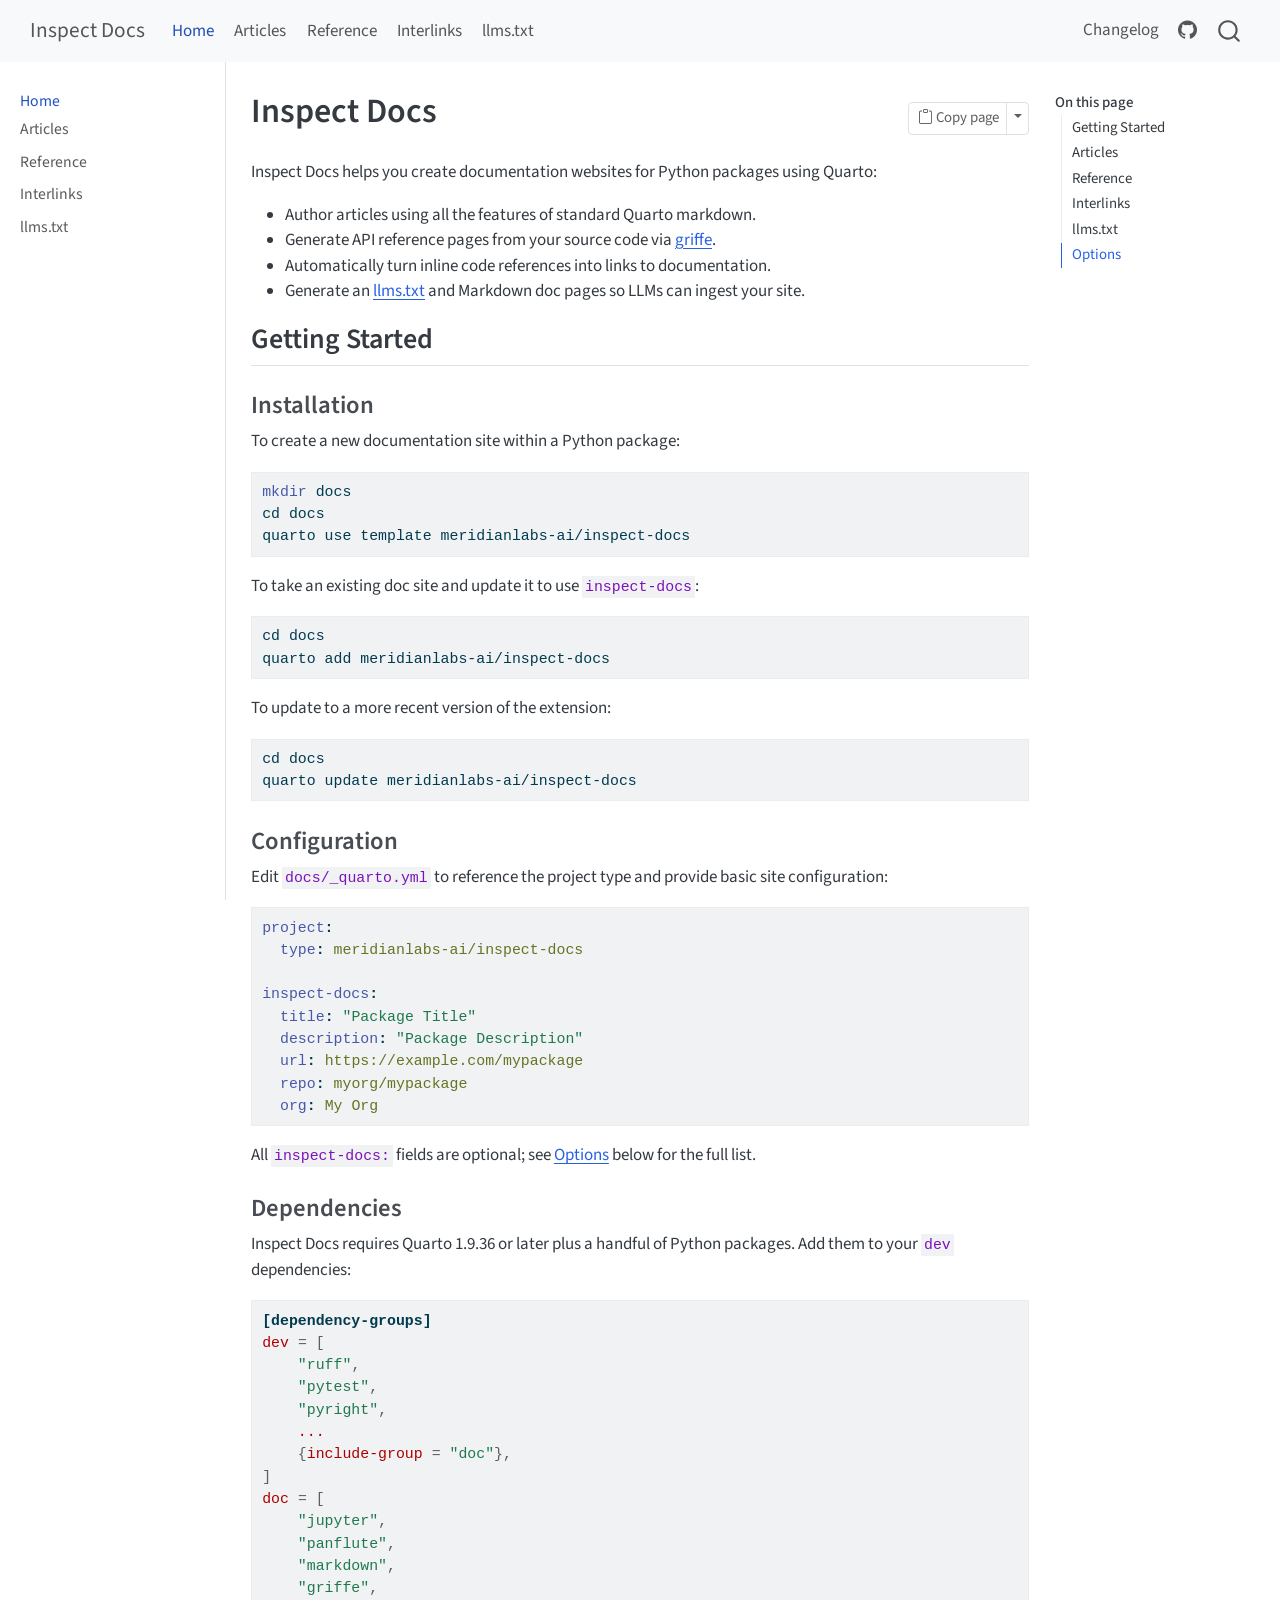
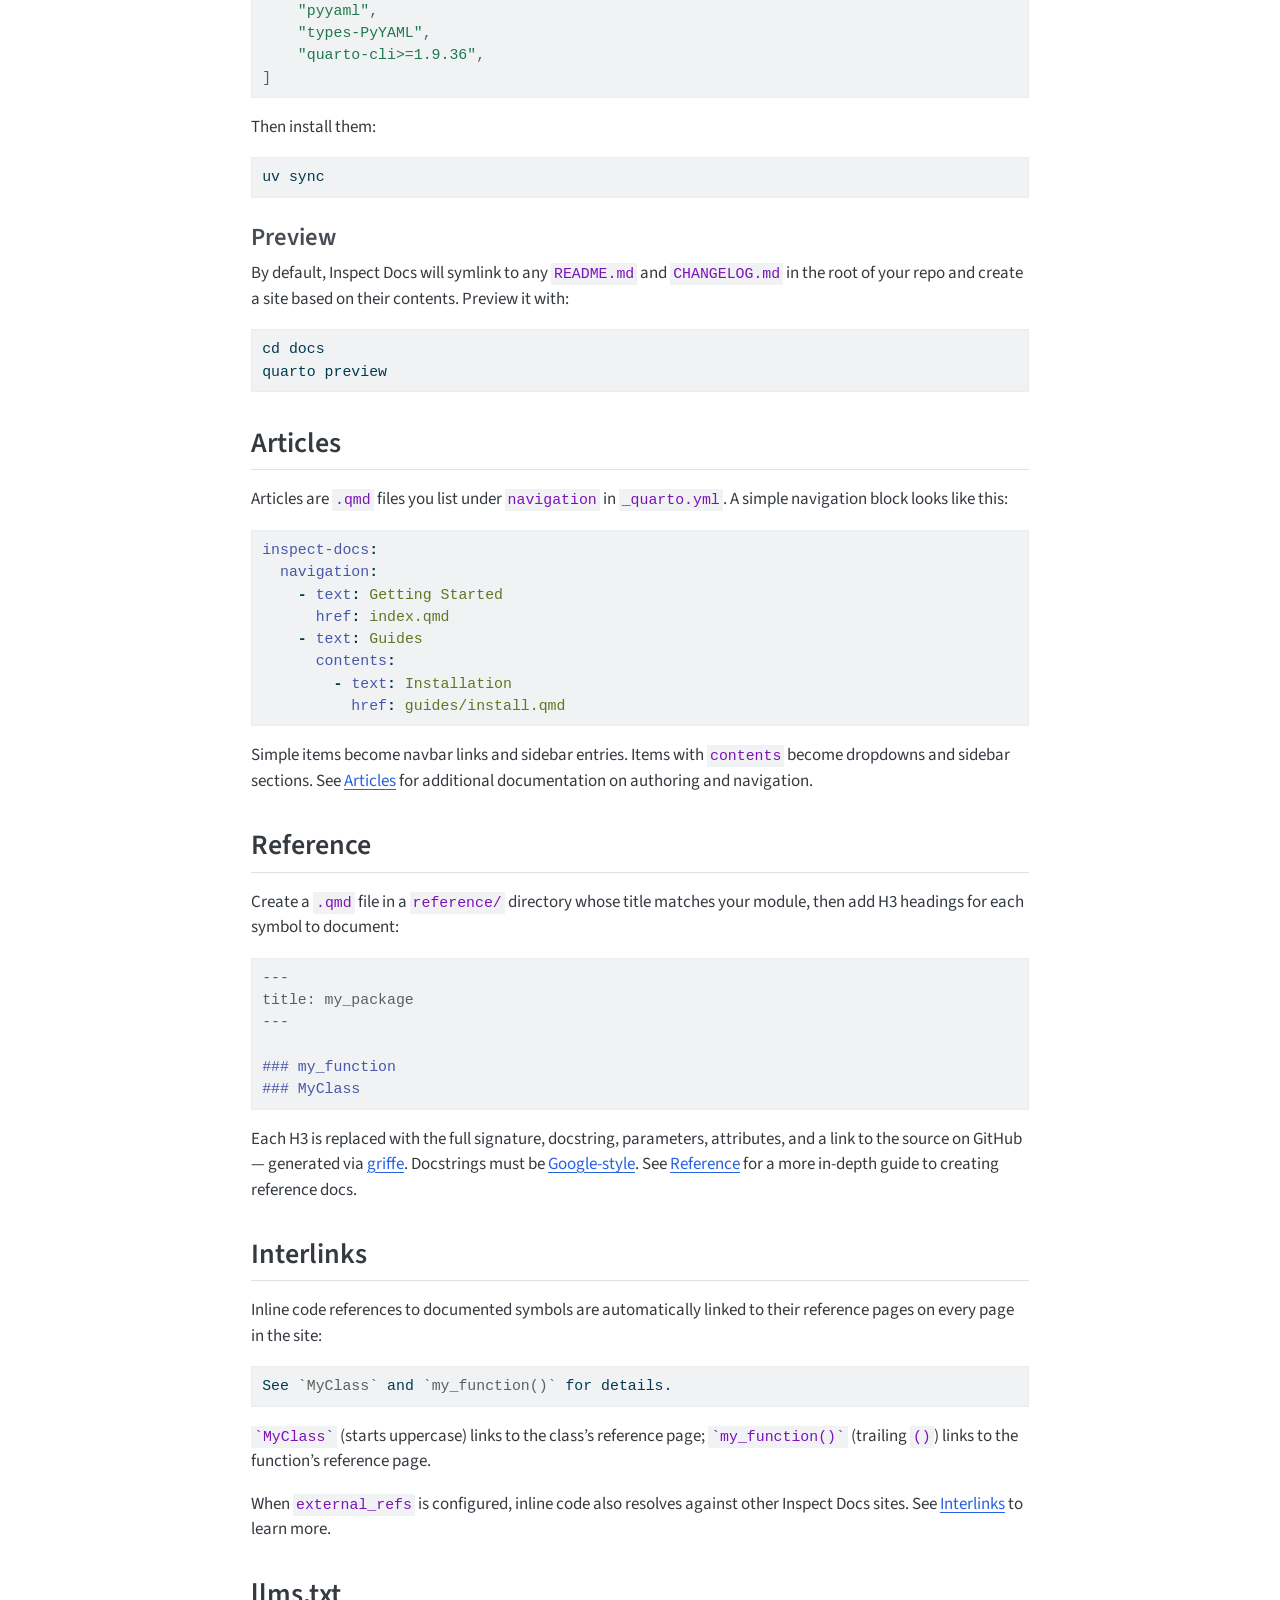
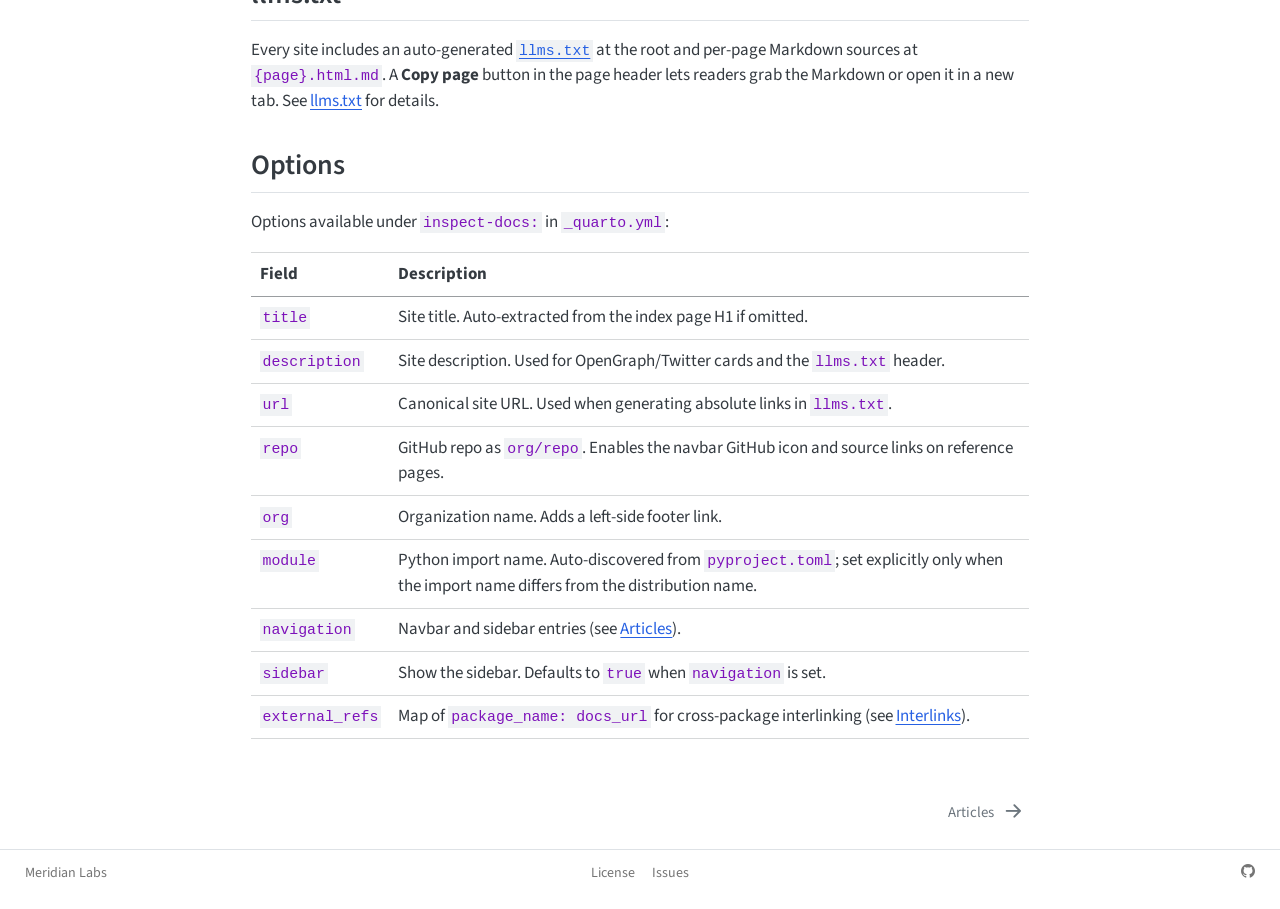
==== index.html @ 246f1dac "Built site for gh-pages" ====
<!DOCTYPE html>
<html xmlns="http://www.w3.org/1999/xhtml" lang="en" xml:lang="en"><head>

<meta charset="utf-8">
<meta name="generator" content="quarto-1.9.36">

<meta name="viewport" content="width=device-width, initial-scale=1.0, user-scalable=yes">


<title>Inspect Docs</title>
<style>
/* Default styles provided by pandoc.
** See https://pandoc.org/MANUAL.html#variables-for-html for config info.
*/
code{white-space: pre-wrap;}
span.smallcaps{font-variant: small-caps;}
div.columns{display: flex; gap: min(4vw, 1.5em);}
div.column{flex: auto; overflow-x: auto;}
div.hanging-indent{margin-left: 1.5em; text-indent: -1.5em;}
ul.task-list{list-style: none;}
ul.task-list li input[type="checkbox"] {
  width: 0.8em;
  margin: 0 0.8em 0.2em -1em; /* quarto-specific, see https://github.com/quarto-dev/quarto-cli/issues/4556 */ 
  vertical-align: middle;
}
/* CSS for syntax highlighting */
html { -webkit-text-size-adjust: 100%; }
pre > code.sourceCode { white-space: pre; position: relative; }
pre > code.sourceCode > span { display: inline-block; line-height: 1.25; }
pre > code.sourceCode > span:empty { height: 1.2em; }
.sourceCode { overflow: visible; }
code.sourceCode > span { color: inherit; text-decoration: inherit; }
div.sourceCode { margin: 1em 0; }
pre.sourceCode { margin: 0; }
@media screen {
div.sourceCode { overflow: auto; }
}
@media print {
pre > code.sourceCode { white-space: pre-wrap; }
pre > code.sourceCode > span { text-indent: -5em; padding-left: 5em; }
}
pre.numberSource code
  { counter-reset: source-line 0; }
pre.numberSource code > span
  { position: relative; left: -4em; counter-increment: source-line; }
pre.numberSource code > span > a:first-child::before
  { content: counter(source-line);
    position: relative; left: -1em; text-align: right; vertical-align: baseline;
    border: none; display: inline-block;
    -webkit-touch-callout: none; -webkit-user-select: none;
    -khtml-user-select: none; -moz-user-select: none;
    -ms-user-select: none; user-select: none;
    padding: 0 4px; width: 4em;
  }
pre.numberSource { margin-left: 3em;  padding-left: 4px; }
div.sourceCode
  {   }
@media screen {
pre > code.sourceCode > span > a:first-child::before { text-decoration: underline; }
}
</style>


<script src="site_libs/quarto-nav/quarto-nav.js"></script>
<script src="site_libs/quarto-nav/headroom.min.js"></script>
<script src="site_libs/clipboard/clipboard.min.js"></script>
<script src="site_libs/quarto-search/autocomplete.umd.js"></script>
<script src="site_libs/quarto-search/fuse.min.js"></script>
<script src="site_libs/quarto-search/quarto-search.js"></script>
<meta name="quarto:offset" content="./">
<link href="./articles.html" rel="next">
<script src="site_libs/quarto-html/quarto.js" type="module"></script>
<script src="site_libs/quarto-html/tabsets/tabsets.js" type="module"></script>
<script src="site_libs/quarto-html/popper.min.js"></script>
<script src="site_libs/quarto-html/tippy.umd.min.js"></script>
<script src="site_libs/quarto-html/anchor.min.js"></script>
<link href="site_libs/quarto-html/tippy.css" rel="stylesheet">
<link href="site_libs/quarto-html/quarto-syntax-highlighting-845c23b38eaddc0f92fda52bfe77a8c8.css" rel="stylesheet" id="quarto-text-highlighting-styles">
<script src="site_libs/bootstrap/bootstrap.min.js"></script>
<link href="site_libs/bootstrap/bootstrap-icons.css" rel="stylesheet">
<link href="site_libs/bootstrap/bootstrap-523c183989f2e77a39a856386ecf0303.min.css" rel="stylesheet" append-hash="true" id="quarto-bootstrap" data-mode="light">
<script id="quarto-search-options" type="application/json">{
  "location": "navbar",
  "copy-button": false,
  "collapse-after": 3,
  "panel-placement": "end",
  "type": "overlay",
  "limit": 50,
  "keyboard-shortcut": [
    "f",
    "/",
    "s"
  ],
  "show-item-context": false,
  "language": {
    "search-no-results-text": "No results",
    "search-matching-documents-text": "matching documents",
    "search-copy-link-title": "Copy link to search",
    "search-hide-matches-text": "Hide additional matches",
    "search-more-match-text": "more match in this document",
    "search-more-matches-text": "more matches in this document",
    "search-clear-button-title": "Clear",
    "search-text-placeholder": "",
    "search-detached-cancel-button-title": "Cancel",
    "search-submit-button-title": "Submit",
    "search-label": "Search"
  }
}</script>


<meta property="og:title" content="Inspect Docs">
<meta property="og:description" content="A Quarto project type extension for Python package documentation with automatic API reference generation.">
<meta property="og:site_name" content="Inspect Docs">
<meta name="twitter:title" content="Inspect Docs">
<meta name="twitter:description" content="A Quarto project type extension for Python package documentation with automatic API reference generation.">
<meta name="twitter:card" content="summary">
</head>

<body class="nav-sidebar docked nav-fixed quarto-light">

<div id="quarto-search-results"></div>
  <header id="quarto-header" class="headroom fixed-top">
    <nav class="navbar navbar-expand-lg " data-bs-theme="dark">
      <div class="navbar-container container-fluid">
      <div class="navbar-brand-container mx-auto">
    <a class="navbar-brand" href="./index.html">
    <span class="navbar-title">Inspect Docs</span>
    </a>
  </div>
            <div id="quarto-search" class="" title="Search"></div>
          <button class="navbar-toggler" type="button" data-bs-toggle="collapse" data-bs-target="#navbarCollapse" aria-controls="navbarCollapse" role="menu" aria-expanded="false" aria-label="Toggle navigation" onclick="if (window.quartoToggleHeadroom) { window.quartoToggleHeadroom(); }">
  <span class="navbar-toggler-icon"></span>
</button>
          <div class="collapse navbar-collapse" id="navbarCollapse">
            <ul class="navbar-nav navbar-nav-scroll me-auto">
  <li class="nav-item">
    <a class="nav-link active" href="./index.html" aria-current="page"> 
<span class="menu-text">Home</span></a>
  </li>  
  <li class="nav-item">
    <a class="nav-link" href="./articles.html"> 
<span class="menu-text">Articles</span></a>
  </li>  
  <li class="nav-item">
    <a class="nav-link" href="./reference.html"> 
<span class="menu-text">Reference</span></a>
  </li>  
  <li class="nav-item">
    <a class="nav-link" href="./interlinks.html"> 
<span class="menu-text">Interlinks</span></a>
  </li>  
  <li class="nav-item">
    <a class="nav-link" href="./llms.html"> 
<span class="menu-text">llms.txt</span></a>
  </li>  
</ul>
            <ul class="navbar-nav navbar-nav-scroll ms-auto">
  <li class="nav-item">
    <a class="nav-link" href="./CHANGELOG.html"> 
<span class="menu-text">Changelog</span></a>
  </li>  
  <li class="nav-item compact">
    <a class="nav-link" href="https://github.com/meridianlabs-ai/inspect-docs"> <i class="bi bi-github" role="img">
</i> 
<span class="menu-text"></span></a>
  </li>  
</ul>
          </div> <!-- /navcollapse -->
            <div class="quarto-navbar-tools">
</div>
      </div> <!-- /container-fluid -->
    </nav>
  <nav class="quarto-secondary-nav">
    <div class="container-fluid d-flex">
      <button type="button" class="quarto-btn-toggle btn" data-bs-toggle="collapse" role="button" data-bs-target=".quarto-sidebar-collapse-item" aria-controls="quarto-sidebar" aria-expanded="false" aria-label="Toggle sidebar navigation" onclick="if (window.quartoToggleHeadroom) { window.quartoToggleHeadroom(); }">
        <i class="bi bi-layout-text-sidebar-reverse"></i>
      </button>
        <nav class="quarto-page-breadcrumbs" aria-label="breadcrumb"><ol class="breadcrumb"><li class="breadcrumb-item"><a href="./index.html">Home</a></li></ol></nav>
        <a class="flex-grow-1" role="navigation" data-bs-toggle="collapse" data-bs-target=".quarto-sidebar-collapse-item" aria-controls="quarto-sidebar" aria-expanded="false" aria-label="Toggle sidebar navigation" onclick="if (window.quartoToggleHeadroom) { window.quartoToggleHeadroom(); }">      
        </a>
    </div>
  </nav>
</header>
<!-- content -->
<div id="quarto-content" class="quarto-container page-columns page-rows-contents page-layout-article page-navbar">
<!-- sidebar -->
  <nav id="quarto-sidebar" class="sidebar collapse collapse-horizontal quarto-sidebar-collapse-item sidebar-navigation docked overflow-auto">
    <div class="sidebar-menu-container"> 
    <ul class="list-unstyled mt-1">
        <li class="sidebar-item">
  <div class="sidebar-item-container"> 
  <a href="./index.html" class="sidebar-item-text sidebar-link active">
 <span class="menu-text">Home</span></a>
  </div>
</li>
        <li class="sidebar-item">
  <div class="sidebar-item-container"> 
  <a href="./articles.html" class="sidebar-item-text sidebar-link">
 <span class="menu-text">Articles</span></a>
  </div>
</li>
        <li class="sidebar-item">
  <div class="sidebar-item-container"> 
  <a href="./reference.html" class="sidebar-item-text sidebar-link">
 <span class="menu-text">Reference</span></a>
  </div>
</li>
        <li class="sidebar-item">
  <div class="sidebar-item-container"> 
  <a href="./interlinks.html" class="sidebar-item-text sidebar-link">
 <span class="menu-text">Interlinks</span></a>
  </div>
</li>
        <li class="sidebar-item">
  <div class="sidebar-item-container"> 
  <a href="./llms.html" class="sidebar-item-text sidebar-link">
 <span class="menu-text">llms.txt</span></a>
  </div>
</li>
    </ul>
    </div>
</nav>
<div id="quarto-sidebar-glass" class="quarto-sidebar-collapse-item" data-bs-toggle="collapse" data-bs-target=".quarto-sidebar-collapse-item"></div>
<!-- margin-sidebar -->
    <div id="quarto-margin-sidebar" class="sidebar margin-sidebar">
        <nav id="TOC" role="doc-toc" class="toc-active" data-toc-expanded="99">
    <h2 id="toc-title">On this page</h2>
   
  <ul class="collapse">
  <li><a href="#getting-started" id="toc-getting-started" class="nav-link active" data-scroll-target="#getting-started">Getting Started</a></li>
  <li><a href="#articles" id="toc-articles" class="nav-link" data-scroll-target="#articles">Articles</a></li>
  <li><a href="#reference" id="toc-reference" class="nav-link" data-scroll-target="#reference">Reference</a></li>
  <li><a href="#interlinks" id="toc-interlinks" class="nav-link" data-scroll-target="#interlinks">Interlinks</a></li>
  <li><a href="#llms.txt" id="toc-llms.txt" class="nav-link" data-scroll-target="#llms.txt">llms.txt</a></li>
  <li><a href="#options" id="toc-options" class="nav-link" data-scroll-target="#options">Options</a></li>
  </ul>
</nav>
    </div>
<!-- main -->
<main class="content" id="quarto-document-content">

<header id="title-block-header" class="quarto-title-block default">
<div class="quarto-title">
<h1 class="title">Inspect Docs</h1>
</div>



<div class="quarto-title-meta">

    
  
    
  </div>
  


</header>


<p>Inspect Docs helps you create documentation websites for Python packages using Quarto:</p>
<ul>
<li>Author articles using all the features of standard Quarto markdown.</li>
<li>Generate API reference pages from your source code via <a href="https://mkdocstrings.github.io/griffe/">griffe</a>.</li>
<li>Automatically turn inline code references into links to documentation.</li>
<li>Generate an <a href="https://llmstxt.org">llms.txt</a> and Markdown doc pages so LLMs can ingest your site.</li>
</ul>
<section id="getting-started" class="level2">
<h2 class="anchored" data-anchor-id="getting-started">Getting Started</h2>
<section id="installation" class="level3">
<h3 class="anchored" data-anchor-id="installation">Installation</h3>
<p>To create a new documentation site within a Python package:</p>
<div class="code-copy-outer-scaffold"><div class="sourceCode" id="cb1"><pre class="sourceCode bash code-with-copy"><code class="sourceCode bash"><span id="cb1-1"><a href="#cb1-1" aria-hidden="true" tabindex="-1"></a><span class="fu">mkdir</span> docs</span>
<span id="cb1-2"><a href="#cb1-2" aria-hidden="true" tabindex="-1"></a><span class="bu">cd</span> docs</span>
<span id="cb1-3"><a href="#cb1-3" aria-hidden="true" tabindex="-1"></a><span class="ex">quarto</span> use template meridianlabs-ai/inspect-docs</span></code></pre></div><button title="Copy to Clipboard" class="code-copy-button"><i class="bi"></i></button></div>
<p>To take an existing doc site and update it to use <code>inspect-docs</code>:</p>
<div class="code-copy-outer-scaffold"><div class="sourceCode" id="cb2"><pre class="sourceCode bash code-with-copy"><code class="sourceCode bash"><span id="cb2-1"><a href="#cb2-1" aria-hidden="true" tabindex="-1"></a><span class="bu">cd</span> docs</span>
<span id="cb2-2"><a href="#cb2-2" aria-hidden="true" tabindex="-1"></a><span class="ex">quarto</span> add meridianlabs-ai/inspect-docs</span></code></pre></div><button title="Copy to Clipboard" class="code-copy-button"><i class="bi"></i></button></div>
<p>To update to a more recent version of the extension:</p>
<div class="code-copy-outer-scaffold"><div class="sourceCode" id="cb3"><pre class="sourceCode bash code-with-copy"><code class="sourceCode bash"><span id="cb3-1"><a href="#cb3-1" aria-hidden="true" tabindex="-1"></a><span class="bu">cd</span> docs</span>
<span id="cb3-2"><a href="#cb3-2" aria-hidden="true" tabindex="-1"></a><span class="ex">quarto</span> update meridianlabs-ai/inspect-docs</span></code></pre></div><button title="Copy to Clipboard" class="code-copy-button"><i class="bi"></i></button></div>
</section>
<section id="configuration" class="level3">
<h3 class="anchored" data-anchor-id="configuration">Configuration</h3>
<p>Edit <code>docs/_quarto.yml</code> to reference the project type and provide basic site configuration:</p>
<div class="code-copy-outer-scaffold"><div class="sourceCode" id="cb4"><pre class="sourceCode yaml code-with-copy"><code class="sourceCode yaml"><span id="cb4-1"><a href="#cb4-1" aria-hidden="true" tabindex="-1"></a><span class="fu">project</span><span class="kw">:</span></span>
<span id="cb4-2"><a href="#cb4-2" aria-hidden="true" tabindex="-1"></a><span class="at">  </span><span class="fu">type</span><span class="kw">:</span><span class="at"> meridianlabs-ai/inspect-docs</span></span>
<span id="cb4-3"><a href="#cb4-3" aria-hidden="true" tabindex="-1"></a></span>
<span id="cb4-4"><a href="#cb4-4" aria-hidden="true" tabindex="-1"></a><span class="fu">inspect-docs</span><span class="kw">:</span></span>
<span id="cb4-5"><a href="#cb4-5" aria-hidden="true" tabindex="-1"></a><span class="at">  </span><span class="fu">title</span><span class="kw">:</span><span class="at"> </span><span class="st">"Package Title"</span></span>
<span id="cb4-6"><a href="#cb4-6" aria-hidden="true" tabindex="-1"></a><span class="at">  </span><span class="fu">description</span><span class="kw">:</span><span class="at"> </span><span class="st">"Package Description"</span></span>
<span id="cb4-7"><a href="#cb4-7" aria-hidden="true" tabindex="-1"></a><span class="at">  </span><span class="fu">url</span><span class="kw">:</span><span class="at"> https://example.com/mypackage</span></span>
<span id="cb4-8"><a href="#cb4-8" aria-hidden="true" tabindex="-1"></a><span class="at">  </span><span class="fu">repo</span><span class="kw">:</span><span class="at"> myorg/mypackage</span></span>
<span id="cb4-9"><a href="#cb4-9" aria-hidden="true" tabindex="-1"></a><span class="at">  </span><span class="fu">org</span><span class="kw">:</span><span class="at"> My Org</span></span></code></pre></div><button title="Copy to Clipboard" class="code-copy-button"><i class="bi"></i></button></div>
<p>All <code>inspect-docs:</code> fields are optional; see <a href="#options">Options</a> below for the full list.</p>
</section>
<section id="dependencies" class="level3">
<h3 class="anchored" data-anchor-id="dependencies">Dependencies</h3>
<p>Inspect Docs requires Quarto 1.9.36 or later plus a handful of Python packages. Add them to your <code>dev</code> dependencies:</p>
<div class="code-copy-outer-scaffold"><div class="sourceCode" id="cb5"><pre class="sourceCode toml code-with-copy"><code class="sourceCode toml"><span id="cb5-1"><a href="#cb5-1" aria-hidden="true" tabindex="-1"></a><span class="kw">[dependency-groups]</span></span>
<span id="cb5-2"><a href="#cb5-2" aria-hidden="true" tabindex="-1"></a><span class="dt">dev</span> <span class="op">=</span> <span class="op">[</span></span>
<span id="cb5-3"><a href="#cb5-3" aria-hidden="true" tabindex="-1"></a>    <span class="st">"ruff"</span><span class="op">,</span></span>
<span id="cb5-4"><a href="#cb5-4" aria-hidden="true" tabindex="-1"></a>    <span class="st">"pytest"</span><span class="op">,</span></span>
<span id="cb5-5"><a href="#cb5-5" aria-hidden="true" tabindex="-1"></a>    <span class="st">"pyright"</span><span class="op">,</span></span>
<span id="cb5-6"><a href="#cb5-6" aria-hidden="true" tabindex="-1"></a>    <span class="er">...</span></span>
<span id="cb5-7"><a href="#cb5-7" aria-hidden="true" tabindex="-1"></a>    <span class="op">{</span><span class="dt">include-group</span><span class="op"> =</span> <span class="st">"doc"</span><span class="op">},</span></span>
<span id="cb5-8"><a href="#cb5-8" aria-hidden="true" tabindex="-1"></a><span class="op">]</span></span>
<span id="cb5-9"><a href="#cb5-9" aria-hidden="true" tabindex="-1"></a><span class="dt">doc</span> <span class="op">=</span> <span class="op">[</span></span>
<span id="cb5-10"><a href="#cb5-10" aria-hidden="true" tabindex="-1"></a>    <span class="st">"jupyter"</span><span class="op">,</span></span>
<span id="cb5-11"><a href="#cb5-11" aria-hidden="true" tabindex="-1"></a>    <span class="st">"panflute"</span><span class="op">,</span></span>
<span id="cb5-12"><a href="#cb5-12" aria-hidden="true" tabindex="-1"></a>    <span class="st">"markdown"</span><span class="op">,</span></span>
<span id="cb5-13"><a href="#cb5-13" aria-hidden="true" tabindex="-1"></a>    <span class="st">"griffe"</span><span class="op">,</span></span>
<span id="cb5-14"><a href="#cb5-14" aria-hidden="true" tabindex="-1"></a>    <span class="st">"pyyaml"</span><span class="op">,</span></span>
<span id="cb5-15"><a href="#cb5-15" aria-hidden="true" tabindex="-1"></a>    <span class="st">"types-PyYAML"</span><span class="op">,</span></span>
<span id="cb5-16"><a href="#cb5-16" aria-hidden="true" tabindex="-1"></a>    <span class="st">"quarto-cli&gt;=1.9.36"</span><span class="op">,</span></span>
<span id="cb5-17"><a href="#cb5-17" aria-hidden="true" tabindex="-1"></a><span class="op">]</span></span></code></pre></div><button title="Copy to Clipboard" class="code-copy-button"><i class="bi"></i></button></div>
<p>Then install them:</p>
<div class="code-copy-outer-scaffold"><div class="sourceCode" id="cb6"><pre class="sourceCode bash code-with-copy"><code class="sourceCode bash"><span id="cb6-1"><a href="#cb6-1" aria-hidden="true" tabindex="-1"></a><span class="ex">uv</span> sync</span></code></pre></div><button title="Copy to Clipboard" class="code-copy-button"><i class="bi"></i></button></div>
</section>
<section id="preview" class="level3">
<h3 class="anchored" data-anchor-id="preview">Preview</h3>
<p>By default, Inspect Docs will symlink to any <code>README.md</code> and <code>CHANGELOG.md</code> in the root of your repo and create a site based on their contents. Preview it with:</p>
<div class="code-copy-outer-scaffold"><div class="sourceCode" id="cb7"><pre class="sourceCode bash code-with-copy"><code class="sourceCode bash"><span id="cb7-1"><a href="#cb7-1" aria-hidden="true" tabindex="-1"></a><span class="bu">cd</span> docs</span>
<span id="cb7-2"><a href="#cb7-2" aria-hidden="true" tabindex="-1"></a><span class="ex">quarto</span> preview</span></code></pre></div><button title="Copy to Clipboard" class="code-copy-button"><i class="bi"></i></button></div>
</section>
</section>
<section id="articles" class="level2">
<h2 class="anchored" data-anchor-id="articles">Articles</h2>
<p>Articles are <code>.qmd</code> files you list under <code>navigation</code> in <code>_quarto.yml</code>. A simple navigation block looks like this:</p>
<div class="code-copy-outer-scaffold"><div class="sourceCode" id="cb8"><pre class="sourceCode yaml code-with-copy"><code class="sourceCode yaml"><span id="cb8-1"><a href="#cb8-1" aria-hidden="true" tabindex="-1"></a><span class="fu">inspect-docs</span><span class="kw">:</span></span>
<span id="cb8-2"><a href="#cb8-2" aria-hidden="true" tabindex="-1"></a><span class="at">  </span><span class="fu">navigation</span><span class="kw">:</span></span>
<span id="cb8-3"><a href="#cb8-3" aria-hidden="true" tabindex="-1"></a><span class="at">    </span><span class="kw">-</span><span class="at"> </span><span class="fu">text</span><span class="kw">:</span><span class="at"> Getting Started</span></span>
<span id="cb8-4"><a href="#cb8-4" aria-hidden="true" tabindex="-1"></a><span class="at">      </span><span class="fu">href</span><span class="kw">:</span><span class="at"> index.qmd</span></span>
<span id="cb8-5"><a href="#cb8-5" aria-hidden="true" tabindex="-1"></a><span class="at">    </span><span class="kw">-</span><span class="at"> </span><span class="fu">text</span><span class="kw">:</span><span class="at"> Guides</span></span>
<span id="cb8-6"><a href="#cb8-6" aria-hidden="true" tabindex="-1"></a><span class="at">      </span><span class="fu">contents</span><span class="kw">:</span></span>
<span id="cb8-7"><a href="#cb8-7" aria-hidden="true" tabindex="-1"></a><span class="at">        </span><span class="kw">-</span><span class="at"> </span><span class="fu">text</span><span class="kw">:</span><span class="at"> Installation</span></span>
<span id="cb8-8"><a href="#cb8-8" aria-hidden="true" tabindex="-1"></a><span class="at">          </span><span class="fu">href</span><span class="kw">:</span><span class="at"> guides/install.qmd</span></span></code></pre></div><button title="Copy to Clipboard" class="code-copy-button"><i class="bi"></i></button></div>
<p>Simple items become navbar links and sidebar entries. Items with <code>contents</code> become dropdowns and sidebar sections. See <a href="./articles.html">Articles</a> for additional documentation on authoring and navigation.</p>
</section>
<section id="reference" class="level2">
<h2 class="anchored" data-anchor-id="reference">Reference</h2>
<p>Create a <code>.qmd</code> file in a <code>reference/</code> directory whose title matches your module, then add H3 headings for each symbol to document:</p>
<div class="code-copy-outer-scaffold"><div class="sourceCode" id="cb9"><pre class="sourceCode markdown code-with-copy"><code class="sourceCode markdown"><span id="cb9-1"><a href="#cb9-1" aria-hidden="true" tabindex="-1"></a><span class="co">---</span></span>
<span id="cb9-2"><a href="#cb9-2" aria-hidden="true" tabindex="-1"></a><span class="an">title:</span><span class="co"> my_package</span></span>
<span id="cb9-3"><a href="#cb9-3" aria-hidden="true" tabindex="-1"></a><span class="co">---</span></span>
<span id="cb9-4"><a href="#cb9-4" aria-hidden="true" tabindex="-1"></a></span>
<span id="cb9-5"><a href="#cb9-5" aria-hidden="true" tabindex="-1"></a><span class="fu">### my_function</span></span>
<span id="cb9-6"><a href="#cb9-6" aria-hidden="true" tabindex="-1"></a><span class="fu">### MyClass</span></span></code></pre></div><button title="Copy to Clipboard" class="code-copy-button"><i class="bi"></i></button></div>
<p>Each H3 is replaced with the full signature, docstring, parameters, attributes, and a link to the source on GitHub — generated via <a href="https://mkdocstrings.github.io/griffe/">griffe</a>. Docstrings must be <a href="https://google.github.io/styleguide/pyguide.html#38-comments-and-docstrings">Google-style</a>. See <a href="./reference.html">Reference</a> for a more in-depth guide to creating reference docs.</p>
</section>
<section id="interlinks" class="level2">
<h2 class="anchored" data-anchor-id="interlinks">Interlinks</h2>
<p>Inline code references to documented symbols are automatically linked to their reference pages on every page in the site:</p>
<div class="code-copy-outer-scaffold"><div class="sourceCode" id="cb10"><pre class="sourceCode markdown code-with-copy"><code class="sourceCode markdown"><span id="cb10-1"><a href="#cb10-1" aria-hidden="true" tabindex="-1"></a>See <span class="in">`MyClass`</span> and <span class="in">`my_function()`</span> for details.</span></code></pre></div><button title="Copy to Clipboard" class="code-copy-button"><i class="bi"></i></button></div>
<p><code>`MyClass`</code> (starts uppercase) links to the class’s reference page; <code>`my_function()`</code> (trailing <code>()</code>) links to the function’s reference page.</p>
<p>When <code>external_refs</code> is configured, inline code also resolves against other Inspect Docs sites. See <a href="./interlinks.html">Interlinks</a> to learn more.</p>
</section>
<section id="llms.txt" class="level2">
<h2 class="anchored" data-anchor-id="llms.txt">llms.txt</h2>
<p>Every site includes an auto-generated <a href="https://llmstxt.org"><code>llms.txt</code></a> at the root and per-page Markdown sources at <code>{page}.html.md</code>. A <strong>Copy page</strong> button in the page header lets readers grab the Markdown or open it in a new tab. See <a href="./llms.html">llms.txt</a> for details.</p>
</section>
<section id="options" class="level2">
<h2 class="anchored" data-anchor-id="options">Options</h2>
<p>Options available under <code>inspect-docs:</code> in <code>_quarto.yml</code>:</p>
<table class="caption-top table">
<thead>
<tr class="header">
<th>Field</th>
<th>Description</th>
</tr>
</thead>
<tbody>
<tr class="odd">
<td><code>title</code></td>
<td>Site title. Auto-extracted from the index page H1 if omitted.</td>
</tr>
<tr class="even">
<td><code>description</code></td>
<td>Site description. Used for OpenGraph/Twitter cards and the <code>llms.txt</code> header.</td>
</tr>
<tr class="odd">
<td><code>url</code></td>
<td>Canonical site URL. Used when generating absolute links in <code>llms.txt</code>.</td>
</tr>
<tr class="even">
<td><code>repo</code></td>
<td>GitHub repo as <code>org/repo</code>. Enables the navbar GitHub icon and source links on reference pages.</td>
</tr>
<tr class="odd">
<td><code>org</code></td>
<td>Organization name. Adds a left-side footer link.</td>
</tr>
<tr class="even">
<td><code>module</code></td>
<td>Python import name. Auto-discovered from <code>pyproject.toml</code>; set explicitly only when the import name differs from the distribution name.</td>
</tr>
<tr class="odd">
<td><code>navigation</code></td>
<td>Navbar and sidebar entries (see <a href="./articles.html">Articles</a>).</td>
</tr>
<tr class="even">
<td><code>sidebar</code></td>
<td>Show the sidebar. Defaults to <code>true</code> when <code>navigation</code> is set.</td>
</tr>
<tr class="odd">
<td><code>external_refs</code></td>
<td>Map of <code>package_name: docs_url</code> for cross-package interlinking (see <a href="./interlinks.html">Interlinks</a>).</td>
</tr>
</tbody>
</table>


</section>

</main> <!-- /main -->
<div id="copy-page-btn" class="btn-group" style="display:none;">
  <button type="button" class="btn btn-sm btn-light" id="copy-page-action" title="Copy page as Markdown">
    <i class="bi bi-clipboard"></i> Copy page
  </button>
  <button type="button" class="btn btn-sm btn-light dropdown-toggle dropdown-toggle-split" data-bs-toggle="dropdown" aria-expanded="false">
    <span class="visually-hidden">Toggle Dropdown</span>
  </button>
  <ul class="dropdown-menu dropdown-menu-end">
    <li><a class="dropdown-item" href="#" id="copy-page-md">
      <i class="bi bi-clipboard"></i> Copy page as Markdown
    </a></li>
    <li><a class="dropdown-item" href="#" id="open-page-md">
      <i class="bi bi-box-arrow-up-right"></i> Open Markdown
    </a></li>
  </ul>
</div>

<script>
document.addEventListener("DOMContentLoaded", function () {
  var mdUrl = window.location.pathname.replace(/\.html$/, ".html.md");
  var btn = document.getElementById("copy-page-btn");
  var cachedMarkdown = null;

  // Pre-fetch the .html.md content
  fetch(mdUrl)
    .then(function (res) {
      if (!res.ok) throw new Error(res.status);
      return res.text();
    })
    .then(function (text) {
      cachedMarkdown = text;

      // Relocate button into the .quarto-title div
      var titleDiv = document.querySelector(".quarto-title");
      if (titleDiv) {
        titleDiv.appendChild(btn);
        btn.style.display = "";
      }
    })
    .catch(function () {
      // No .html.md available — remove button entirely
      btn.remove();
    });

  function copyMarkdown(e) {
    e.preventDefault();
    if (!cachedMarkdown) return;
    navigator.clipboard.writeText(cachedMarkdown).then(function () {
      // Brief visual feedback — lock width to prevent layout shift
      var actionBtn = document.getElementById("copy-page-action");
      var original = actionBtn.innerHTML;
      actionBtn.style.minWidth = actionBtn.offsetWidth + "px";
      actionBtn.innerHTML = '<i class="bi bi-check2"></i> Copied!';
      setTimeout(function () {
        actionBtn.innerHTML = original;
        actionBtn.style.minWidth = "";
      }, 1500);
    });
  }

  document.getElementById("copy-page-action").addEventListener("click", copyMarkdown);
  document.getElementById("copy-page-md").addEventListener("click", copyMarkdown);
  document.getElementById("open-page-md").addEventListener("click", function (e) {
    e.preventDefault();
    window.open(mdUrl, "_blank");
  });
});
</script>
<script id="quarto-html-after-body" type="application/javascript">
  window.document.addEventListener("DOMContentLoaded", function (event) {
    const icon = "";
    const anchorJS = new window.AnchorJS();
    anchorJS.options = {
      placement: 'right',
      icon: icon
    };
    anchorJS.add('.anchored');
    const isCodeAnnotation = (el) => {
      for (const clz of el.classList) {
        if (clz.startsWith('code-annotation-')) {                     
          return true;
        }
      }
      return false;
    }
    const onCopySuccess = function(e) {
      // button target
      const button = e.trigger;
      // don't keep focus
      button.blur();
      // flash "checked"
      button.classList.add('code-copy-button-checked');
      var currentTitle = button.getAttribute("title");
      button.setAttribute("title", "Copied!");
      let tooltip;
      if (window.bootstrap) {
        button.setAttribute("data-bs-toggle", "tooltip");
        button.setAttribute("data-bs-placement", "left");
        button.setAttribute("data-bs-title", "Copied!");
        tooltip = new bootstrap.Tooltip(button, 
          { trigger: "manual", 
            customClass: "code-copy-button-tooltip",
            offset: [0, -8]});
        tooltip.show();    
      }
      setTimeout(function() {
        if (tooltip) {
          tooltip.hide();
          button.removeAttribute("data-bs-title");
          button.removeAttribute("data-bs-toggle");
          button.removeAttribute("data-bs-placement");
        }
        button.setAttribute("title", currentTitle);
        button.classList.remove('code-copy-button-checked');
      }, 1000);
      // clear code selection
      e.clearSelection();
    }
    const getTextToCopy = function(trigger) {
      const outerScaffold = trigger.parentElement.cloneNode(true);
      const codeEl = outerScaffold.querySelector('code');
      for (const childEl of codeEl.children) {
        if (isCodeAnnotation(childEl)) {
          childEl.remove();
        }
      }
      return codeEl.innerText;
    }
    const clipboard = new window.ClipboardJS('.code-copy-button:not([data-in-quarto-modal])', {
      text: getTextToCopy
    });
    clipboard.on('success', onCopySuccess);
    if (window.document.getElementById('quarto-embedded-source-code-modal')) {
      const clipboardModal = new window.ClipboardJS('.code-copy-button[data-in-quarto-modal]', {
        text: getTextToCopy,
        container: window.document.getElementById('quarto-embedded-source-code-modal')
      });
      clipboardModal.on('success', onCopySuccess);
    }
      var localhostRegex = new RegExp(/^(?:http|https):\/\/localhost\:?[0-9]*\//);
      var mailtoRegex = new RegExp(/^mailto:/);
        var filterRegex = new RegExp("https:\/\/meridianlabs-ai\.github\.io\/inspect-docs");
      var isInternal = (href) => {
          return filterRegex.test(href) || localhostRegex.test(href) || mailtoRegex.test(href);
      }
      // Inspect non-navigation links and adorn them if external
     var links = window.document.querySelectorAll('a[href]:not(.nav-link):not(.navbar-brand):not(.toc-action):not(.sidebar-link):not(.sidebar-item-toggle):not(.pagination-link):not(.no-external):not([aria-hidden]):not(.dropdown-item):not(.quarto-navigation-tool):not(.about-link)');
      for (var i=0; i<links.length; i++) {
        const link = links[i];
        if (!isInternal(link.href)) {
          // undo the damage that might have been done by quarto-nav.js in the case of
          // links that we want to consider external
          if (link.dataset.originalHref !== undefined) {
            link.href = link.dataset.originalHref;
          }
        }
      }
    function tippyHover(el, contentFn, onTriggerFn, onUntriggerFn) {
      const config = {
        allowHTML: true,
        maxWidth: 500,
        delay: 100,
        arrow: false,
        appendTo: function(el) {
            return el.parentElement;
        },
        interactive: true,
        interactiveBorder: 10,
        theme: 'quarto',
        placement: 'bottom-start',
      };
      if (contentFn) {
        config.content = contentFn;
      }
      if (onTriggerFn) {
        config.onTrigger = onTriggerFn;
      }
      if (onUntriggerFn) {
        config.onUntrigger = onUntriggerFn;
      }
      window.tippy(el, config); 
    }
    const noterefs = window.document.querySelectorAll('a[role="doc-noteref"]');
    for (var i=0; i<noterefs.length; i++) {
      const ref = noterefs[i];
      tippyHover(ref, function() {
        // use id or data attribute instead here
        let href = ref.getAttribute('data-footnote-href') || ref.getAttribute('href');
        try { href = new URL(href).hash; } catch {}
        const id = href.replace(/^#\/?/, "");
        const note = window.document.getElementById(id);
        if (note) {
          return note.innerHTML;
        } else {
          return "";
        }
      });
    }
    const xrefs = window.document.querySelectorAll('a.quarto-xref');
    const processXRef = (id, note) => {
      // Strip column container classes
      const stripColumnClz = (el) => {
        el.classList.remove("page-full", "page-columns");
        if (el.children) {
          for (const child of el.children) {
            stripColumnClz(child);
          }
        }
      }
      stripColumnClz(note)
      if (id === null || id.startsWith('sec-')) {
        // Special case sections, only their first couple elements
        const container = document.createElement("div");
        if (note.children && note.children.length > 2) {
          container.appendChild(note.children[0].cloneNode(true));
          for (let i = 1; i < note.children.length; i++) {
            const child = note.children[i];
            if (child.tagName === "P" && child.innerText === "") {
              continue;
            } else {
              container.appendChild(child.cloneNode(true));
              break;
            }
          }
          if (window.Quarto?.typesetMath) {
            window.Quarto.typesetMath(container);
          }
          return container.innerHTML
        } else {
          if (window.Quarto?.typesetMath) {
            window.Quarto.typesetMath(note);
          }
          return note.innerHTML;
        }
      } else {
        // Remove any anchor links if they are present
        const anchorLink = note.querySelector('a.anchorjs-link');
        if (anchorLink) {
          anchorLink.remove();
        }
        if (window.Quarto?.typesetMath) {
          window.Quarto.typesetMath(note);
        }
        if (note.classList.contains("callout")) {
          return note.outerHTML;
        } else {
          return note.innerHTML;
        }
      }
    }
    for (var i=0; i<xrefs.length; i++) {
      const xref = xrefs[i];
      tippyHover(xref, undefined, function(instance) {
        instance.disable();
        let url = xref.getAttribute('href');
        let hash = undefined; 
        if (url.startsWith('#')) {
          hash = url;
        } else {
          try { hash = new URL(url).hash; } catch {}
        }
        if (hash) {
          const id = hash.replace(/^#\/?/, "");
          const note = window.document.getElementById(id);
          if (note !== null) {
            try {
              const html = processXRef(id, note.cloneNode(true));
              instance.setContent(html);
            } finally {
              instance.enable();
              instance.show();
            }
          } else {
            // See if we can fetch this
            fetch(url.split('#')[0])
            .then(res => res.text())
            .then(html => {
              const parser = new DOMParser();
              const htmlDoc = parser.parseFromString(html, "text/html");
              const note = htmlDoc.getElementById(id);
              if (note !== null) {
                const html = processXRef(id, note);
                instance.setContent(html);
              } 
            }).finally(() => {
              instance.enable();
              instance.show();
            });
          }
        } else {
          // See if we can fetch a full url (with no hash to target)
          // This is a special case and we should probably do some content thinning / targeting
          fetch(url)
          .then(res => res.text())
          .then(html => {
            const parser = new DOMParser();
            const htmlDoc = parser.parseFromString(html, "text/html");
            const note = htmlDoc.querySelector('main.content');
            if (note !== null) {
              // This should only happen for chapter cross references
              // (since there is no id in the URL)
              // remove the first header
              if (note.children.length > 0 && note.children[0].tagName === "HEADER") {
                note.children[0].remove();
              }
              const html = processXRef(null, note);
              instance.setContent(html);
            } 
          }).finally(() => {
            instance.enable();
            instance.show();
          });
        }
      }, function(instance) {
      });
    }
        let selectedAnnoteEl;
        const selectorForAnnotation = ( cell, annotation) => {
          let cellAttr = 'data-code-cell="' + cell + '"';
          let lineAttr = 'data-code-annotation="' +  annotation + '"';
          const selector = 'span[' + cellAttr + '][' + lineAttr + ']';
          return selector;
        }
        const selectCodeLines = (annoteEl) => {
          const doc = window.document;
          const targetCell = annoteEl.getAttribute("data-target-cell");
          const targetAnnotation = annoteEl.getAttribute("data-target-annotation");
          const annoteSpan = window.document.querySelector(selectorForAnnotation(targetCell, targetAnnotation));
          const lines = annoteSpan.getAttribute("data-code-lines").split(",");
          const lineIds = lines.map((line) => {
            return targetCell + "-" + line;
          })
          let top = null;
          let height = null;
          let parent = null;
          if (lineIds.length > 0) {
              //compute the position of the single el (top and bottom and make a div)
              const el = window.document.getElementById(lineIds[0]);
              top = el.offsetTop;
              height = el.offsetHeight;
              parent = el.parentElement.parentElement;
            if (lineIds.length > 1) {
              const lastEl = window.document.getElementById(lineIds[lineIds.length - 1]);
              const bottom = lastEl.offsetTop + lastEl.offsetHeight;
              height = bottom - top;
            }
            if (top !== null && height !== null && parent !== null) {
              // cook up a div (if necessary) and position it 
              let div = window.document.getElementById("code-annotation-line-highlight");
              if (div === null) {
                div = window.document.createElement("div");
                div.setAttribute("id", "code-annotation-line-highlight");
                div.style.position = 'absolute';
                parent.appendChild(div);
              }
              div.style.top = top - 2 + "px";
              div.style.height = height + 4 + "px";
              div.style.left = 0;
              let gutterDiv = window.document.getElementById("code-annotation-line-highlight-gutter");
              if (gutterDiv === null) {
                gutterDiv = window.document.createElement("div");
                gutterDiv.setAttribute("id", "code-annotation-line-highlight-gutter");
                gutterDiv.style.position = 'absolute';
                const codeCell = window.document.getElementById(targetCell);
                const gutter = codeCell.querySelector('.code-annotation-gutter');
                gutter.appendChild(gutterDiv);
              }
              gutterDiv.style.top = top - 2 + "px";
              gutterDiv.style.height = height + 4 + "px";
            }
            selectedAnnoteEl = annoteEl;
          }
        };
        const unselectCodeLines = () => {
          const elementsIds = ["code-annotation-line-highlight", "code-annotation-line-highlight-gutter"];
          elementsIds.forEach((elId) => {
            const div = window.document.getElementById(elId);
            if (div) {
              div.remove();
            }
          });
          selectedAnnoteEl = undefined;
        };
          // Handle positioning of the toggle
      window.addEventListener(
        "resize",
        throttle(() => {
          elRect = undefined;
          if (selectedAnnoteEl) {
            selectCodeLines(selectedAnnoteEl);
          }
        }, 10)
      );
      function throttle(fn, ms) {
      let throttle = false;
      let timer;
        return (...args) => {
          if(!throttle) { // first call gets through
              fn.apply(this, args);
              throttle = true;
          } else { // all the others get throttled
              if(timer) clearTimeout(timer); // cancel #2
              timer = setTimeout(() => {
                fn.apply(this, args);
                timer = throttle = false;
              }, ms);
          }
        };
      }
        const annoteTargets = window.document.querySelectorAll('.code-annotation-anchor');
        for (let i=0; i<annoteTargets.length; i++) {
          const annoteTarget = annoteTargets[i];
          const targetCell = annoteTarget.getAttribute("data-target-cell");
          const targetAnnotation = annoteTarget.getAttribute("data-target-annotation");
          const contentFn = () => {
            const content = window.document.querySelector(selectorForAnnotation(targetCell, targetAnnotation));
            if (content) {
              const tipContent = content.cloneNode(true);
              tipContent.classList.add("code-annotation-tip-content");
              return tipContent.outerHTML;
            }
          }
          const config = {
            allowHTML: true,
            content: contentFn,
            onShow: (instance) => {
              selectCodeLines(instance.reference);
              instance.reference.classList.add('code-annotation-active');
              window.tippy.hideAll();
            },
            onHide: (instance) => {
              unselectCodeLines();
              instance.reference.classList.remove('code-annotation-active');
            },
            maxWidth: 300,
            delay: [50, 0],
            duration: [200, 0],
            offset: [5, 10],
            arrow: true,
            trigger: 'click',
            appendTo: function(el) {
              return el.parentElement.parentElement.parentElement;
            },
            interactive: true,
            interactiveBorder: 10,
            theme: 'quarto',
            placement: 'right',
            positionFixed: true,
            popperOptions: {
              modifiers: [
              {
                name: 'flip',
                options: {
                  flipVariations: false, // true by default
                  allowedAutoPlacements: ['right'],
                  fallbackPlacements: ['right', 'top', 'top-start', 'top-end', 'bottom', 'bottom-start', 'bottom-end', 'left'],
                },
              },
              {
                name: 'preventOverflow',
                options: {
                  mainAxis: false,
                  altAxis: false
                }
              }
              ]        
            }      
          };
          window.tippy(annoteTarget, config); 
        }
    const findCites = (el) => {
      const parentEl = el.parentElement;
      if (parentEl) {
        const cites = parentEl.dataset.cites;
        if (cites) {
          return {
            el,
            cites: cites.split(' ')
          };
        } else {
          return findCites(el.parentElement)
        }
      } else {
        return undefined;
      }
    };
    var bibliorefs = window.document.querySelectorAll('a[role="doc-biblioref"]');
    for (var i=0; i<bibliorefs.length; i++) {
      const ref = bibliorefs[i];
      const citeInfo = findCites(ref);
      if (citeInfo) {
        tippyHover(citeInfo.el, function() {
          var popup = window.document.createElement('div');
          citeInfo.cites.forEach(function(cite) {
            var citeDiv = window.document.createElement('div');
            citeDiv.classList.add('hanging-indent');
            citeDiv.classList.add('csl-entry');
            var biblioDiv = window.document.getElementById('ref-' + cite);
            if (biblioDiv) {
              citeDiv.innerHTML = biblioDiv.innerHTML;
            }
            popup.appendChild(citeDiv);
          });
          return popup.innerHTML;
        });
      }
    }
  });
  </script>
<nav class="page-navigation">
  <div class="nav-page nav-page-previous">
  </div>
  <div class="nav-page nav-page-next">
      <a href="./articles.html" class="pagination-link" aria-label="Articles">
        <span class="nav-page-text">Articles</span> <i class="bi bi-arrow-right-short"></i>
      </a>
  </div>
</nav>
</div> <!-- /content -->
<footer class="footer">
  <div class="nav-footer">
    <div class="nav-footer-left">
      <ul class="footer-items list-unstyled">
    <li class="nav-item">
    <a class="nav-link" href="https://github.com/meridianlabs-ai">
<p>Meridian Labs</p>
</a>
  </li>  
</ul>
    </div>   
    <div class="nav-footer-center">
      <ul class="footer-items list-unstyled">
    <li class="nav-item">
    <a class="nav-link" href="https://github.com/meridianlabs-ai/inspect-docs/blob/main/LICENSE">
<p>License</p>
</a>
  </li>  
    <li class="nav-item">
    <a class="nav-link" href="https://github.com/meridianlabs-ai/inspect-docs/issues">
<p>Issues</p>
</a>
  </li>  
</ul>
    </div>
    <div class="nav-footer-right">
      <ul class="footer-items list-unstyled">
    <li class="nav-item compact">
    <a class="nav-link" href="https://github.com/meridianlabs-ai/inspect-docs">
      <i class="bi bi-github" role="img" aria-label="Inspect Docs on GitHub">
</i> 
    </a>
  </li>  
</ul>
    </div>
  </div>
</footer>




</body></html>
---- site_libs/quarto-html/tippy.css ----
.tippy-box[data-animation=fade][data-state=hidden]{opacity:0}[data-tippy-root]{max-width:calc(100vw - 10px)}.tippy-box{position:relative;background-color:#333;color:#fff;border-radius:4px;font-size:14px;line-height:1.4;white-space:normal;outline:0;transition-property:transform,visibility,opacity}.tippy-box[data-placement^=top]>.tippy-arrow{bottom:0}.tippy-box[data-placement^=top]>.tippy-arrow:before{bottom:-7px;left:0;border-width:8px 8px 0;border-top-color:initial;transform-origin:center top}.tippy-box[data-placement^=bottom]>.tippy-arrow{top:0}.tippy-box[data-placement^=bottom]>.tippy-arrow:before{top:-7px;left:0;border-width:0 8px 8px;border-bottom-color:initial;transform-origin:center bottom}.tippy-box[data-placement^=left]>.tippy-arrow{right:0}.tippy-box[data-placement^=left]>.tippy-arrow:before{border-width:8px 0 8px 8px;border-left-color:initial;right:-7px;transform-origin:center left}.tippy-box[data-placement^=right]>.tippy-arrow{left:0}.tippy-box[data-placement^=right]>.tippy-arrow:before{left:-7px;border-width:8px 8px 8px 0;border-right-color:initial;transform-origin:center right}.tippy-box[data-inertia][data-state=visible]{transition-timing-function:cubic-bezier(.54,1.5,.38,1.11)}.tippy-arrow{width:16px;height:16px;color:#333}.tippy-arrow:before{content:"";position:absolute;border-color:transparent;border-style:solid}.tippy-content{position:relative;padding:5px 9px;z-index:1}
---- site_libs/quarto-html/quarto-syntax-highlighting-845c23b38eaddc0f92fda52bfe77a8c8.css ----
/* quarto syntax highlight colors */
:root {
  --quarto-hl-ot-color: #003B4F;
  --quarto-hl-at-color: #657422;
  --quarto-hl-ss-color: #20794D;
  --quarto-hl-an-color: #5E5E5E;
  --quarto-hl-fu-color: #4758AB;
  --quarto-hl-st-color: #20794D;
  --quarto-hl-cf-color: #003B4F;
  --quarto-hl-op-color: #5E5E5E;
  --quarto-hl-er-color: #AD0000;
  --quarto-hl-bn-color: #AD0000;
  --quarto-hl-al-color: #AD0000;
  --quarto-hl-va-color: #111111;
  --quarto-hl-bu-color: inherit;
  --quarto-hl-ex-color: inherit;
  --quarto-hl-pp-color: #AD0000;
  --quarto-hl-in-color: #5E5E5E;
  --quarto-hl-vs-color: #20794D;
  --quarto-hl-wa-color: #5E5E5E;
  --quarto-hl-do-color: #5E5E5E;
  --quarto-hl-im-color: #00769E;
  --quarto-hl-ch-color: #20794D;
  --quarto-hl-dt-color: #AD0000;
  --quarto-hl-fl-color: #AD0000;
  --quarto-hl-co-color: #5E5E5E;
  --quarto-hl-cv-color: #5E5E5E;
  --quarto-hl-cn-color: #8f5902;
  --quarto-hl-sc-color: #5E5E5E;
  --quarto-hl-dv-color: #AD0000;
  --quarto-hl-kw-color: #003B4F;
}

/* other quarto variables */
:root {
  --quarto-font-monospace: SFMono-Regular, Menlo, Monaco, Consolas, "Liberation Mono", "Courier New", monospace;
}

/* syntax highlight based on Pandoc's rules */
pre > code.sourceCode > span {
  color: #003B4F;
}

code.sourceCode > span {
  color: #003B4F;
}

div.sourceCode,
div.sourceCode pre.sourceCode {
  color: #003B4F;
}

/* Normal */
code span {
  color: #003B4F;
}

/* Alert */
code span.al {
  color: #AD0000;
  font-style: inherit;
}

/* Annotation */
code span.an {
  color: #5E5E5E;
  font-style: inherit;
}

/* Attribute */
code span.at {
  color: #657422;
  font-style: inherit;
}

/* BaseN */
code span.bn {
  color: #AD0000;
  font-style: inherit;
}

/* BuiltIn */
code span.bu {
  font-style: inherit;
}

/* ControlFlow */
code span.cf {
  color: #003B4F;
  font-weight: bold;
  font-style: inherit;
}

/* Char */
code span.ch {
  color: #20794D;
  font-style: inherit;
}

/* Constant */
code span.cn {
  color: #8f5902;
  font-style: inherit;
}

/* Comment */
code span.co {
  color: #5E5E5E;
  font-style: inherit;
}

/* CommentVar */
code span.cv {
  color: #5E5E5E;
  font-style: italic;
}

/* Documentation */
code span.do {
  color: #5E5E5E;
  font-style: italic;
}

/* DataType */
code span.dt {
  color: #AD0000;
  font-style: inherit;
}

/* DecVal */
code span.dv {
  color: #AD0000;
  font-style: inherit;
}

/* Error */
code span.er {
  color: #AD0000;
  font-style: inherit;
}

/* Extension */
code span.ex {
  font-style: inherit;
}

/* Float */
code span.fl {
  color: #AD0000;
  font-style: inherit;
}

/* Function */
code span.fu {
  color: #4758AB;
  font-style: inherit;
}

/* Import */
code span.im {
  color: #00769E;
  font-style: inherit;
}

/* Information */
code span.in {
  color: #5E5E5E;
  font-style: inherit;
}

/* Keyword */
code span.kw {
  color: #003B4F;
  font-weight: bold;
  font-style: inherit;
}

/* Operator */
code span.op {
  color: #5E5E5E;
  font-style: inherit;
}

/* Other */
code span.ot {
  color: #003B4F;
  font-style: inherit;
}

/* Preprocessor */
code span.pp {
  color: #AD0000;
  font-style: inherit;
}

/* SpecialChar */
code span.sc {
  color: #5E5E5E;
  font-style: inherit;
}

/* SpecialString */
code span.ss {
  color: #20794D;
  font-style: inherit;
}

/* String */
code span.st {
  color: #20794D;
  font-style: inherit;
}

/* Variable */
code span.va {
  color: #111111;
  font-style: inherit;
}

/* VerbatimString */
code span.vs {
  color: #20794D;
  font-style: inherit;
}

/* Warning */
code span.wa {
  color: #5E5E5E;
  font-style: italic;
}

.prevent-inlining {
  content: "</";
}

/*# sourceMappingURL=ac89f0bb514bba72461919f78549e31c.css.map */
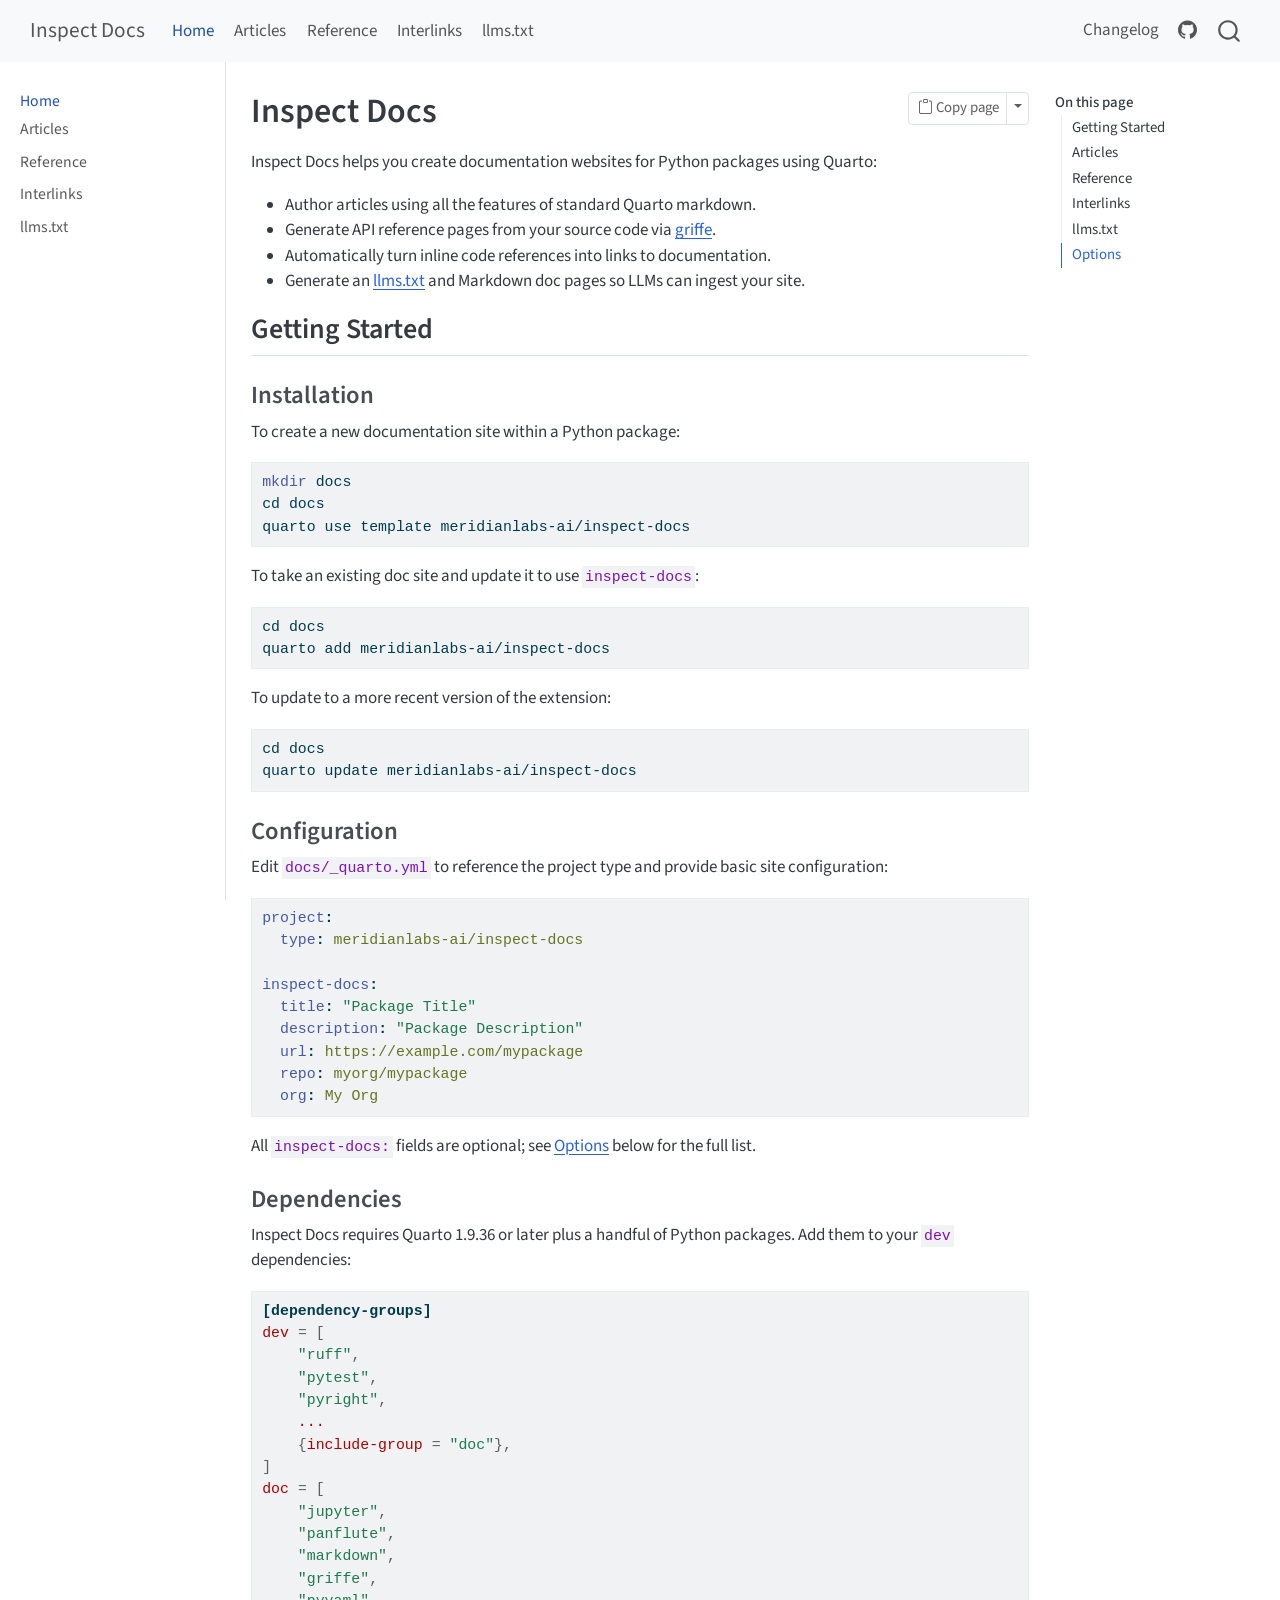
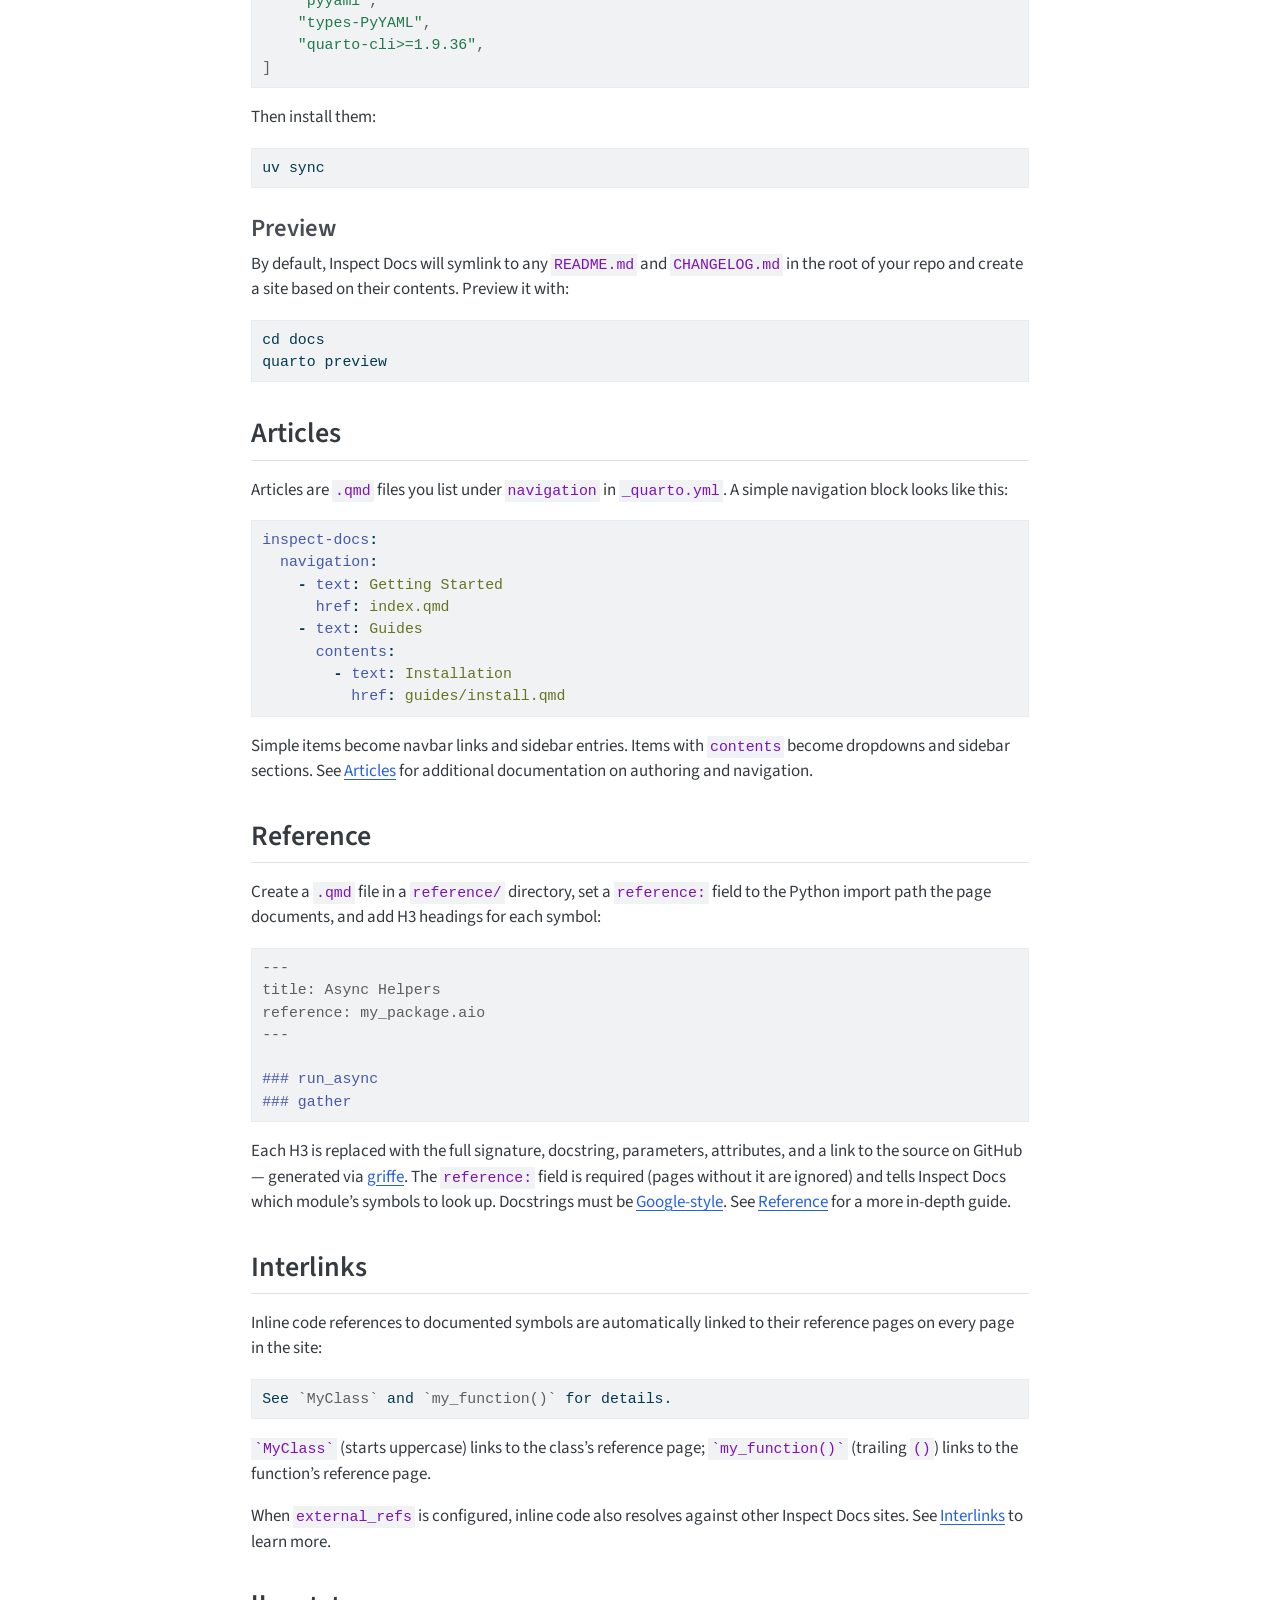
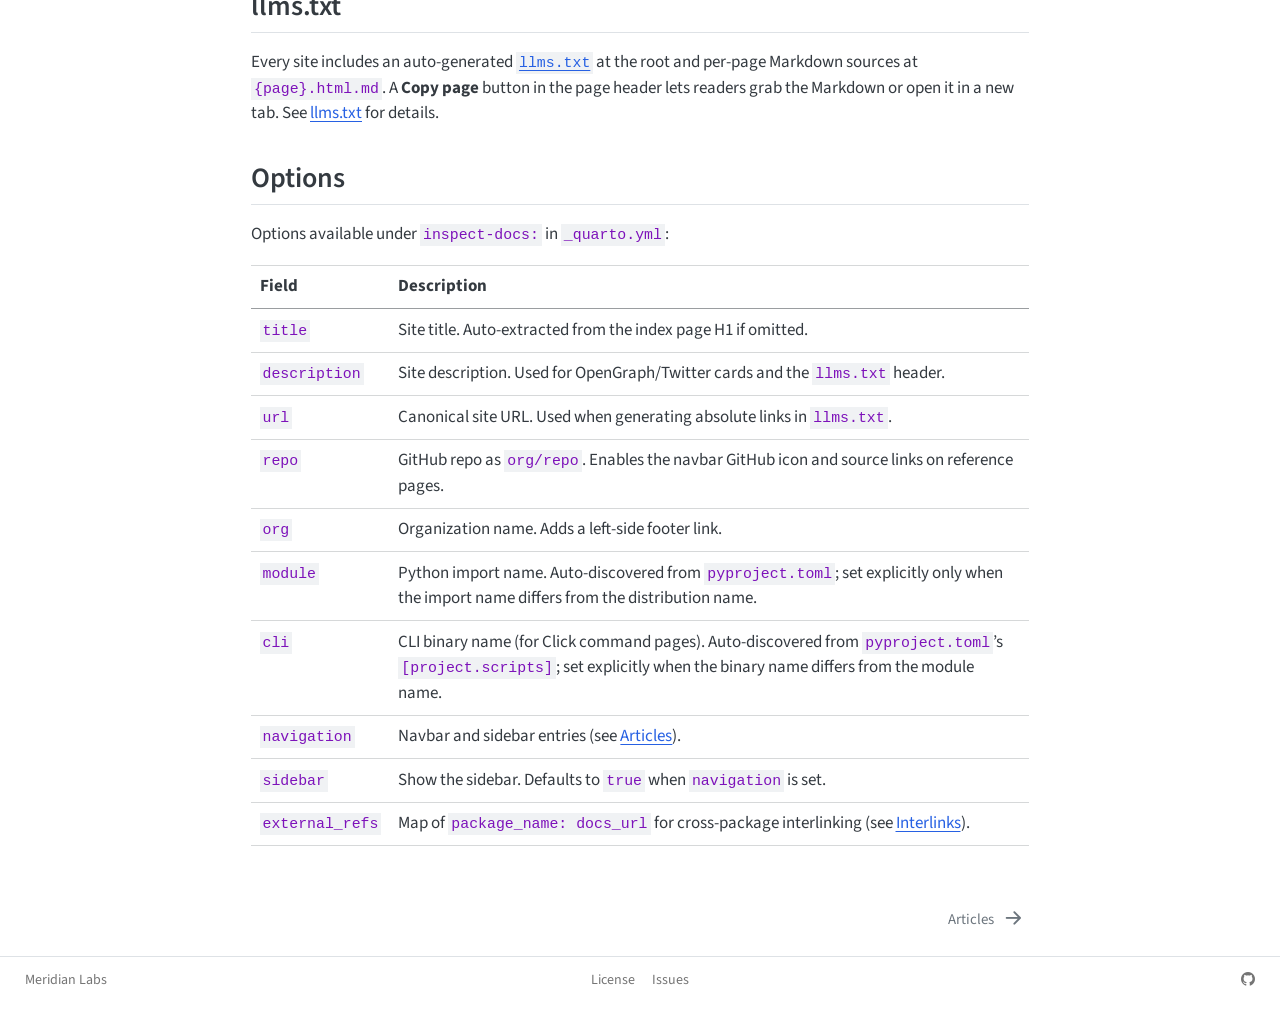
==== commit 138c601f: "Built site for gh-pages" ====
--- a/index.html
+++ b/index.html
@@ -78,7 +78,7 @@
 <link href="site_libs/quarto-html/quarto-syntax-highlighting-845c23b38eaddc0f92fda52bfe77a8c8.css" rel="stylesheet" id="quarto-text-highlighting-styles">
 <script src="site_libs/bootstrap/bootstrap.min.js"></script>
 <link href="site_libs/bootstrap/bootstrap-icons.css" rel="stylesheet">
-<link href="site_libs/bootstrap/bootstrap-523c183989f2e77a39a856386ecf0303.min.css" rel="stylesheet" append-hash="true" id="quarto-bootstrap" data-mode="light">
+<link href="site_libs/bootstrap/bootstrap-00d6323372c11ee1e1ff703f7da802e4.min.css" rel="stylesheet" append-hash="true" id="quarto-bootstrap" data-mode="light">
 <script id="quarto-search-options" type="application/json">{
   "location": "navbar",
   "copy-button": false,
@@ -339,14 +339,15 @@
 </section>
 <section id="reference" class="level2">
 <h2 class="anchored" data-anchor-id="reference">Reference</h2>
-<p>Create a <code>.qmd</code> file in a <code>reference/</code> directory whose title matches your module, then add H3 headings for each symbol to document:</p>
+<p>Create a <code>.qmd</code> file in a <code>reference/</code> directory, set a <code>reference:</code> field to the Python import path the page documents, and add H3 headings for each symbol:</p>
 <div class="code-copy-outer-scaffold"><div class="sourceCode" id="cb9"><pre class="sourceCode markdown code-with-copy"><code class="sourceCode markdown"><span id="cb9-1"><a href="#cb9-1" aria-hidden="true" tabindex="-1"></a><span class="co">---</span></span>
-<span id="cb9-2"><a href="#cb9-2" aria-hidden="true" tabindex="-1"></a><span class="an">title:</span><span class="co"> my_package</span></span>
-<span id="cb9-3"><a href="#cb9-3" aria-hidden="true" tabindex="-1"></a><span class="co">---</span></span>
-<span id="cb9-4"><a href="#cb9-4" aria-hidden="true" tabindex="-1"></a></span>
-<span id="cb9-5"><a href="#cb9-5" aria-hidden="true" tabindex="-1"></a><span class="fu">### my_function</span></span>
-<span id="cb9-6"><a href="#cb9-6" aria-hidden="true" tabindex="-1"></a><span class="fu">### MyClass</span></span></code></pre></div><button title="Copy to Clipboard" class="code-copy-button"><i class="bi"></i></button></div>
-<p>Each H3 is replaced with the full signature, docstring, parameters, attributes, and a link to the source on GitHub — generated via <a href="https://mkdocstrings.github.io/griffe/">griffe</a>. Docstrings must be <a href="https://google.github.io/styleguide/pyguide.html#38-comments-and-docstrings">Google-style</a>. See <a href="./reference.html">Reference</a> for a more in-depth guide to creating reference docs.</p>
+<span id="cb9-2"><a href="#cb9-2" aria-hidden="true" tabindex="-1"></a><span class="an">title:</span><span class="co"> Async Helpers</span></span>
+<span id="cb9-3"><a href="#cb9-3" aria-hidden="true" tabindex="-1"></a><span class="an">reference:</span><span class="co"> my_package.aio</span></span>
+<span id="cb9-4"><a href="#cb9-4" aria-hidden="true" tabindex="-1"></a><span class="co">---</span></span>
+<span id="cb9-5"><a href="#cb9-5" aria-hidden="true" tabindex="-1"></a></span>
+<span id="cb9-6"><a href="#cb9-6" aria-hidden="true" tabindex="-1"></a><span class="fu">### run_async</span></span>
+<span id="cb9-7"><a href="#cb9-7" aria-hidden="true" tabindex="-1"></a><span class="fu">### gather</span></span></code></pre></div><button title="Copy to Clipboard" class="code-copy-button"><i class="bi"></i></button></div>
+<p>Each H3 is replaced with the full signature, docstring, parameters, attributes, and a link to the source on GitHub — generated via <a href="https://mkdocstrings.github.io/griffe/">griffe</a>. The <code>reference:</code> field is required (pages without it are ignored) and tells Inspect Docs which module’s symbols to look up. Docstrings must be <a href="https://google.github.io/styleguide/pyguide.html#38-comments-and-docstrings">Google-style</a>. See <a href="./reference.html">Reference</a> for a more in-depth guide.</p>
 </section>
 <section id="interlinks" class="level2">
 <h2 class="anchored" data-anchor-id="interlinks">Interlinks</h2>
@@ -395,14 +396,18 @@
 <td>Python import name. Auto-discovered from <code>pyproject.toml</code>; set explicitly only when the import name differs from the distribution name.</td>
 </tr>
 <tr class="odd">
+<td><code>cli</code></td>
+<td>CLI binary name (for Click command pages). Auto-discovered from <code>pyproject.toml</code>’s <code>[project.scripts]</code>; set explicitly when the binary name differs from the module name.</td>
+</tr>
+<tr class="even">
 <td><code>navigation</code></td>
 <td>Navbar and sidebar entries (see <a href="./articles.html">Articles</a>).</td>
 </tr>
-<tr class="even">
+<tr class="odd">
 <td><code>sidebar</code></td>
 <td>Show the sidebar. Defaults to <code>true</code> when <code>navigation</code> is set.</td>
 </tr>
-<tr class="odd">
+<tr class="even">
 <td><code>external_refs</code></td>
 <td>Map of <code>package_name: docs_url</code> for cross-package interlinking (see <a href="./interlinks.html">Interlinks</a>).</td>
 </tr>
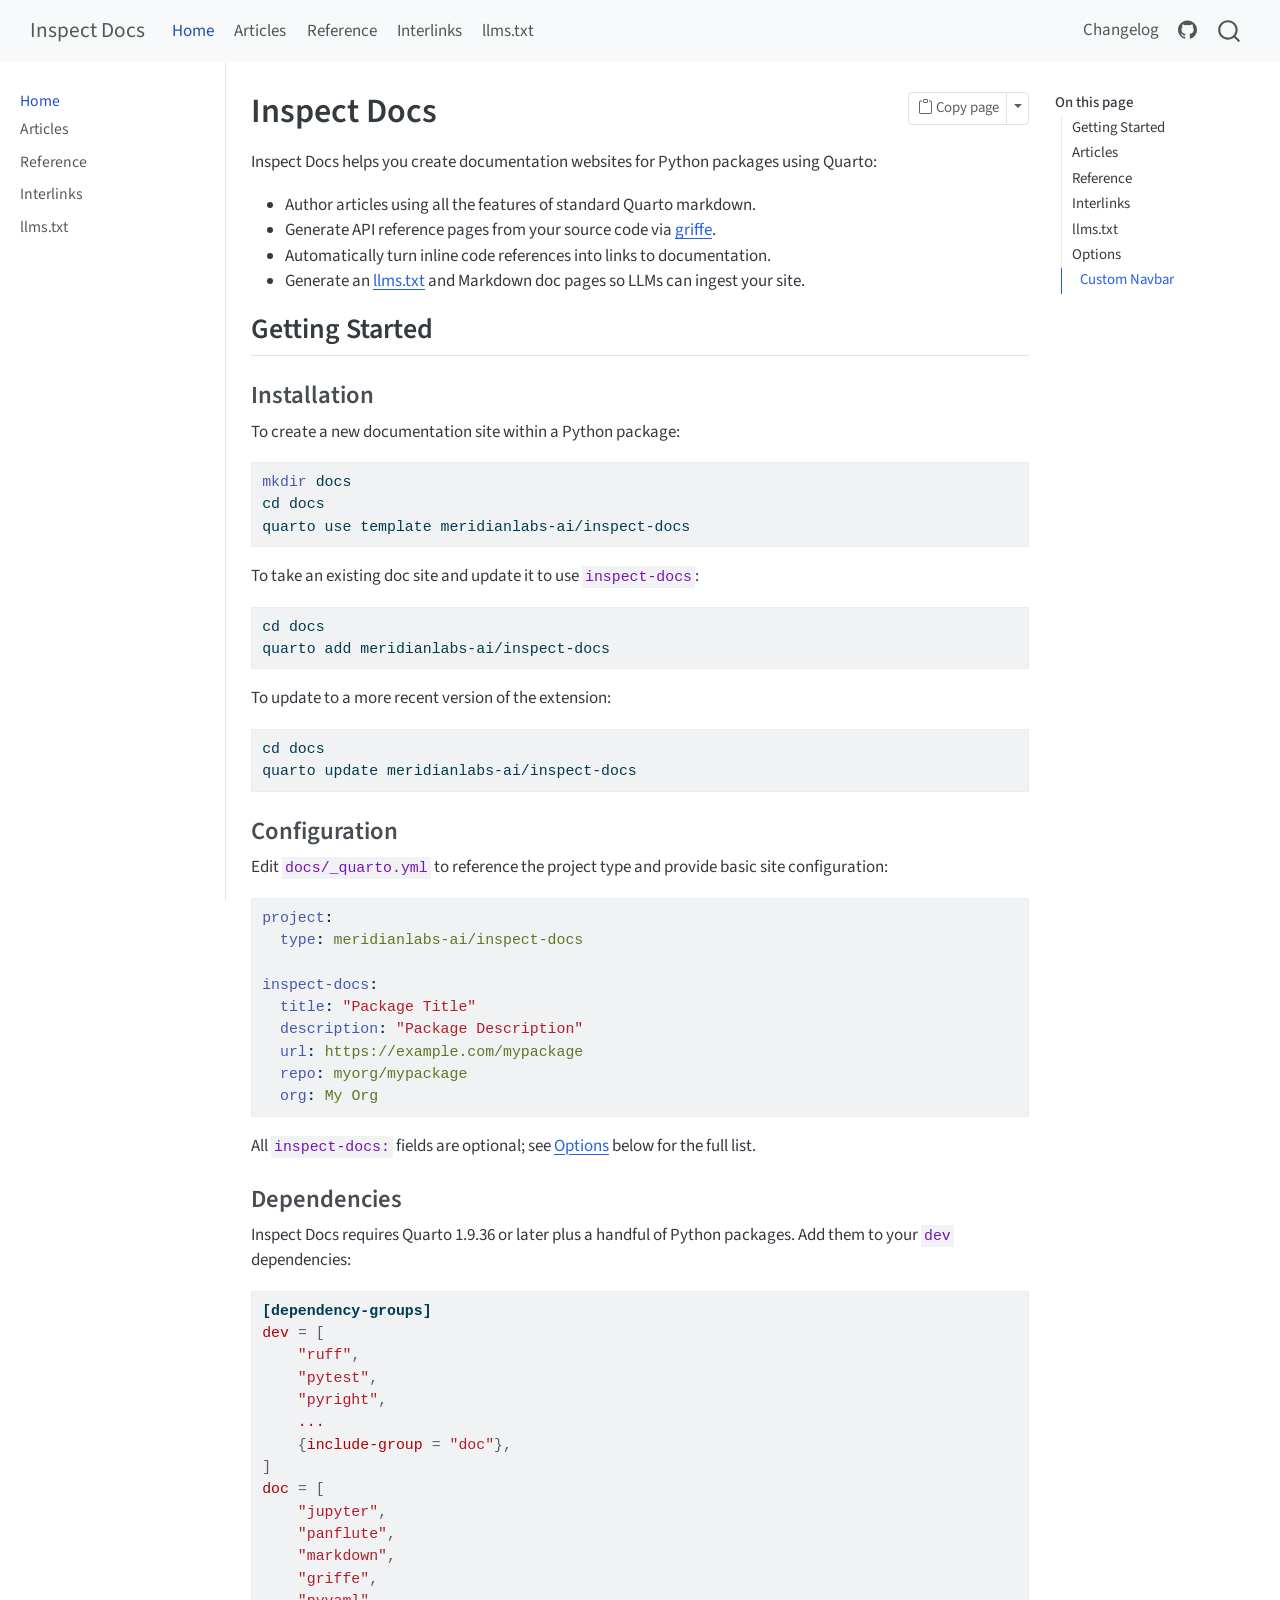
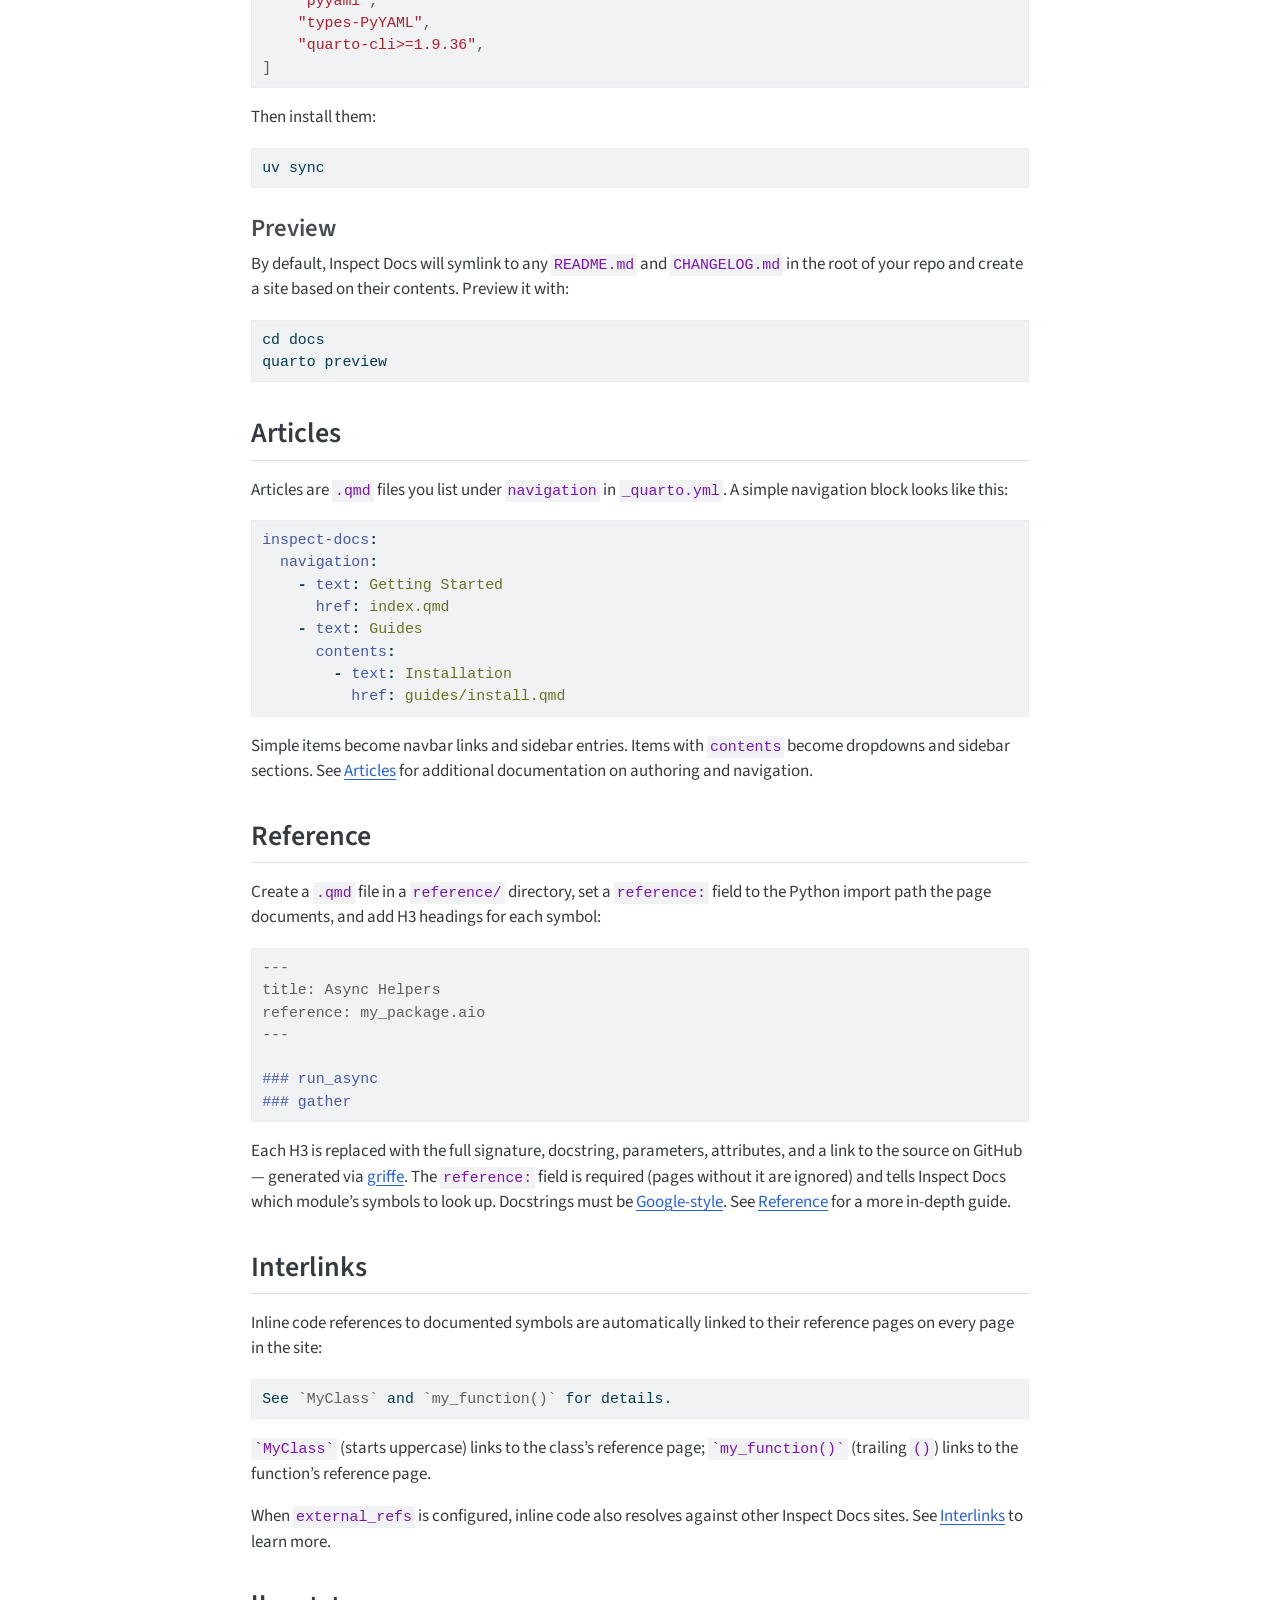
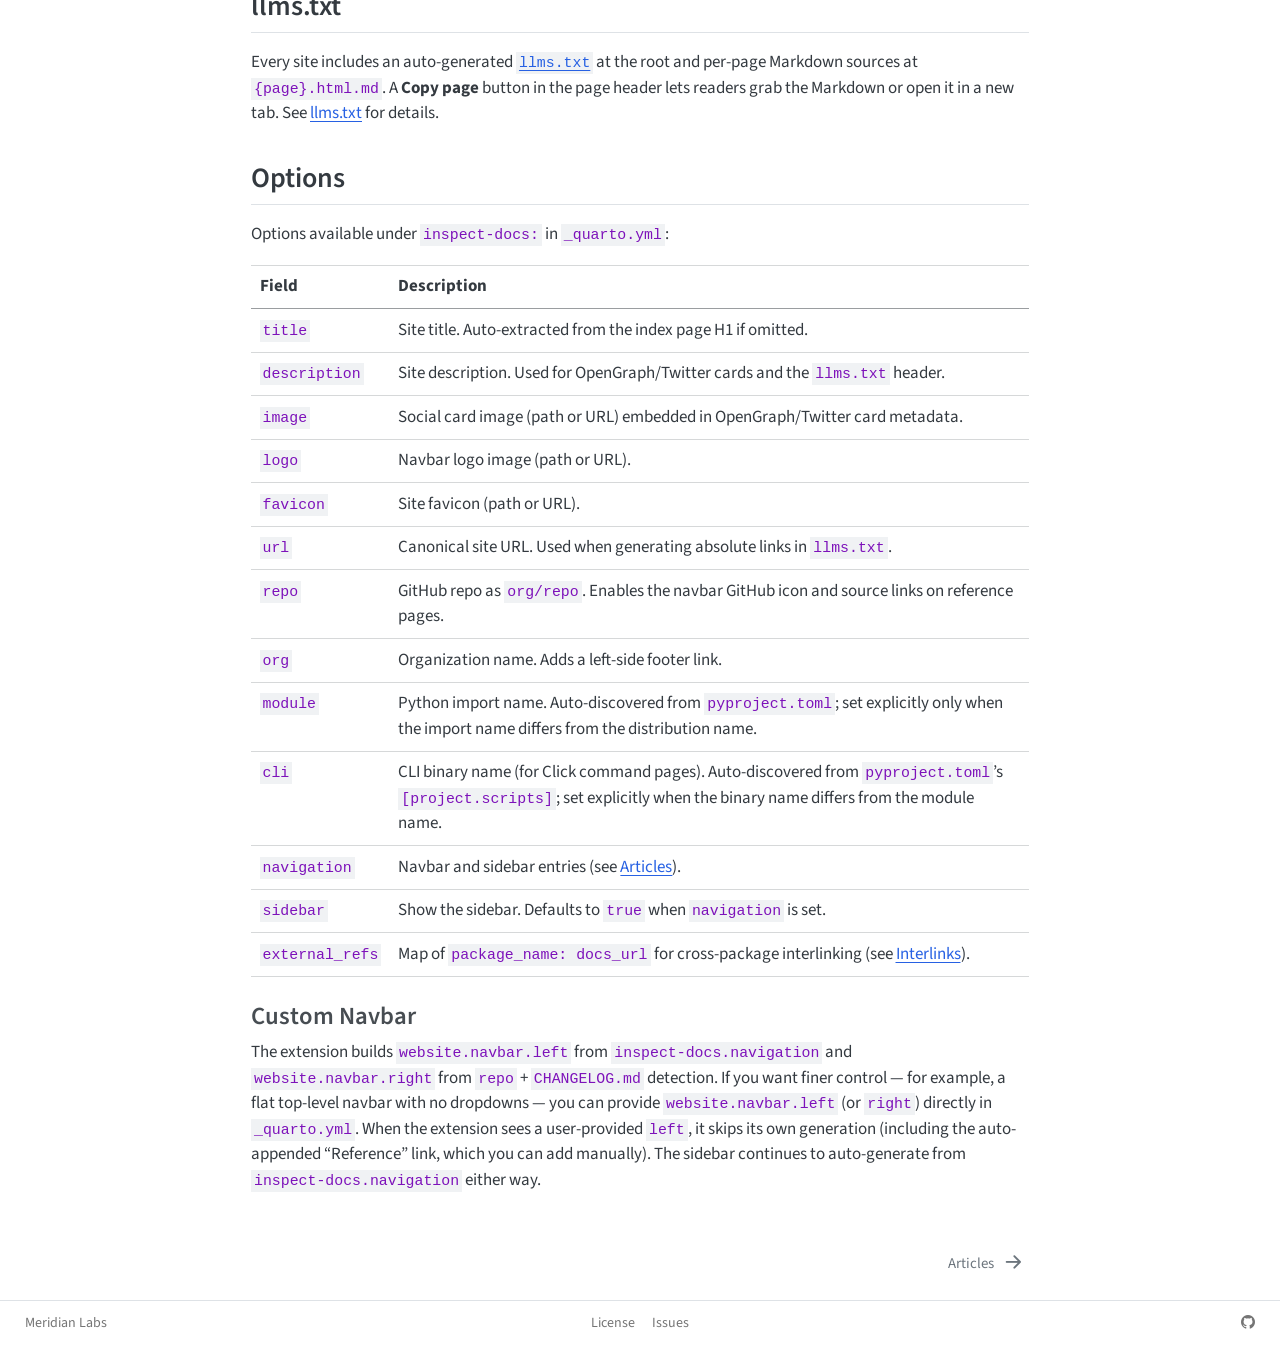
==== commit 4c976a98: "Built site for gh-pages" ====
--- a/index.html
+++ b/index.html
@@ -78,7 +78,7 @@
 <link href="site_libs/quarto-html/quarto-syntax-highlighting-845c23b38eaddc0f92fda52bfe77a8c8.css" rel="stylesheet" id="quarto-text-highlighting-styles">
 <script src="site_libs/bootstrap/bootstrap.min.js"></script>
 <link href="site_libs/bootstrap/bootstrap-icons.css" rel="stylesheet">
-<link href="site_libs/bootstrap/bootstrap-00d6323372c11ee1e1ff703f7da802e4.min.css" rel="stylesheet" append-hash="true" id="quarto-bootstrap" data-mode="light">
+<link href="site_libs/bootstrap/bootstrap-ab1bf0485cdc037c1916ce67db55c611.min.css" rel="stylesheet" append-hash="true" id="quarto-bootstrap" data-mode="light">
 <script id="quarto-search-options" type="application/json">{
   "location": "navbar",
   "copy-button": false,
@@ -223,16 +223,25 @@
 <div id="quarto-sidebar-glass" class="quarto-sidebar-collapse-item" data-bs-toggle="collapse" data-bs-target=".quarto-sidebar-collapse-item"></div>
 <!-- margin-sidebar -->
     <div id="quarto-margin-sidebar" class="sidebar margin-sidebar">
-        <nav id="TOC" role="doc-toc" class="toc-active" data-toc-expanded="99">
+        <nav id="TOC" role="doc-toc" class="toc-active" data-toc-expanded="1">
     <h2 id="toc-title">On this page</h2>
    
+  <ul>
+  <li><a href="#getting-started" id="toc-getting-started" class="nav-link active" data-scroll-target="#getting-started">Getting Started</a>
   <ul class="collapse">
-  <li><a href="#getting-started" id="toc-getting-started" class="nav-link active" data-scroll-target="#getting-started">Getting Started</a></li>
+  <li><a href="#installation" id="toc-installation" class="nav-link" data-scroll-target="#installation">Installation</a></li>
+  <li><a href="#configuration" id="toc-configuration" class="nav-link" data-scroll-target="#configuration">Configuration</a></li>
+  <li><a href="#dependencies" id="toc-dependencies" class="nav-link" data-scroll-target="#dependencies">Dependencies</a></li>
+  <li><a href="#preview" id="toc-preview" class="nav-link" data-scroll-target="#preview">Preview</a></li>
+  </ul></li>
   <li><a href="#articles" id="toc-articles" class="nav-link" data-scroll-target="#articles">Articles</a></li>
   <li><a href="#reference" id="toc-reference" class="nav-link" data-scroll-target="#reference">Reference</a></li>
   <li><a href="#interlinks" id="toc-interlinks" class="nav-link" data-scroll-target="#interlinks">Interlinks</a></li>
   <li><a href="#llms.txt" id="toc-llms.txt" class="nav-link" data-scroll-target="#llms.txt">llms.txt</a></li>
-  <li><a href="#options" id="toc-options" class="nav-link" data-scroll-target="#options">Options</a></li>
+  <li><a href="#options" id="toc-options" class="nav-link" data-scroll-target="#options">Options</a>
+  <ul class="collapse">
+  <li><a href="#custom-navbar" id="toc-custom-navbar" class="nav-link" data-scroll-target="#custom-navbar">Custom Navbar</a></li>
+  </ul></li>
   </ul>
 </nav>
     </div>
@@ -380,41 +389,57 @@
 <td>Site description. Used for OpenGraph/Twitter cards and the <code>llms.txt</code> header.</td>
 </tr>
 <tr class="odd">
+<td><code>image</code></td>
+<td>Social card image (path or URL) embedded in OpenGraph/Twitter card metadata.</td>
+</tr>
+<tr class="even">
+<td><code>logo</code></td>
+<td>Navbar logo image (path or URL).</td>
+</tr>
+<tr class="odd">
+<td><code>favicon</code></td>
+<td>Site favicon (path or URL).</td>
+</tr>
+<tr class="even">
 <td><code>url</code></td>
 <td>Canonical site URL. Used when generating absolute links in <code>llms.txt</code>.</td>
 </tr>
-<tr class="even">
+<tr class="odd">
 <td><code>repo</code></td>
 <td>GitHub repo as <code>org/repo</code>. Enables the navbar GitHub icon and source links on reference pages.</td>
 </tr>
-<tr class="odd">
+<tr class="even">
 <td><code>org</code></td>
 <td>Organization name. Adds a left-side footer link.</td>
 </tr>
-<tr class="even">
+<tr class="odd">
 <td><code>module</code></td>
 <td>Python import name. Auto-discovered from <code>pyproject.toml</code>; set explicitly only when the import name differs from the distribution name.</td>
 </tr>
-<tr class="odd">
+<tr class="even">
 <td><code>cli</code></td>
 <td>CLI binary name (for Click command pages). Auto-discovered from <code>pyproject.toml</code>’s <code>[project.scripts]</code>; set explicitly when the binary name differs from the module name.</td>
 </tr>
-<tr class="even">
+<tr class="odd">
 <td><code>navigation</code></td>
 <td>Navbar and sidebar entries (see <a href="./articles.html">Articles</a>).</td>
 </tr>
-<tr class="odd">
+<tr class="even">
 <td><code>sidebar</code></td>
 <td>Show the sidebar. Defaults to <code>true</code> when <code>navigation</code> is set.</td>
 </tr>
-<tr class="even">
+<tr class="odd">
 <td><code>external_refs</code></td>
 <td>Map of <code>package_name: docs_url</code> for cross-package interlinking (see <a href="./interlinks.html">Interlinks</a>).</td>
 </tr>
 </tbody>
 </table>
-
-
+<section id="custom-navbar" class="level3">
+<h3 class="anchored" data-anchor-id="custom-navbar">Custom Navbar</h3>
+<p>The extension builds <code>website.navbar.left</code> from <code>inspect-docs.navigation</code> and <code>website.navbar.right</code> from <code>repo</code> + <code>CHANGELOG.md</code> detection. If you want finer control — for example, a flat top-level navbar with no dropdowns — you can provide <code>website.navbar.left</code> (or <code>right</code>) directly in <code>_quarto.yml</code>. When the extension sees a user-provided <code>left</code>, it skips its own generation (including the auto-appended “Reference” link, which you can add manually). The sidebar continues to auto-generate from <code>inspect-docs.navigation</code> either way.</p>
+
+
+</section>
 </section>
 
 </main> <!-- /main -->
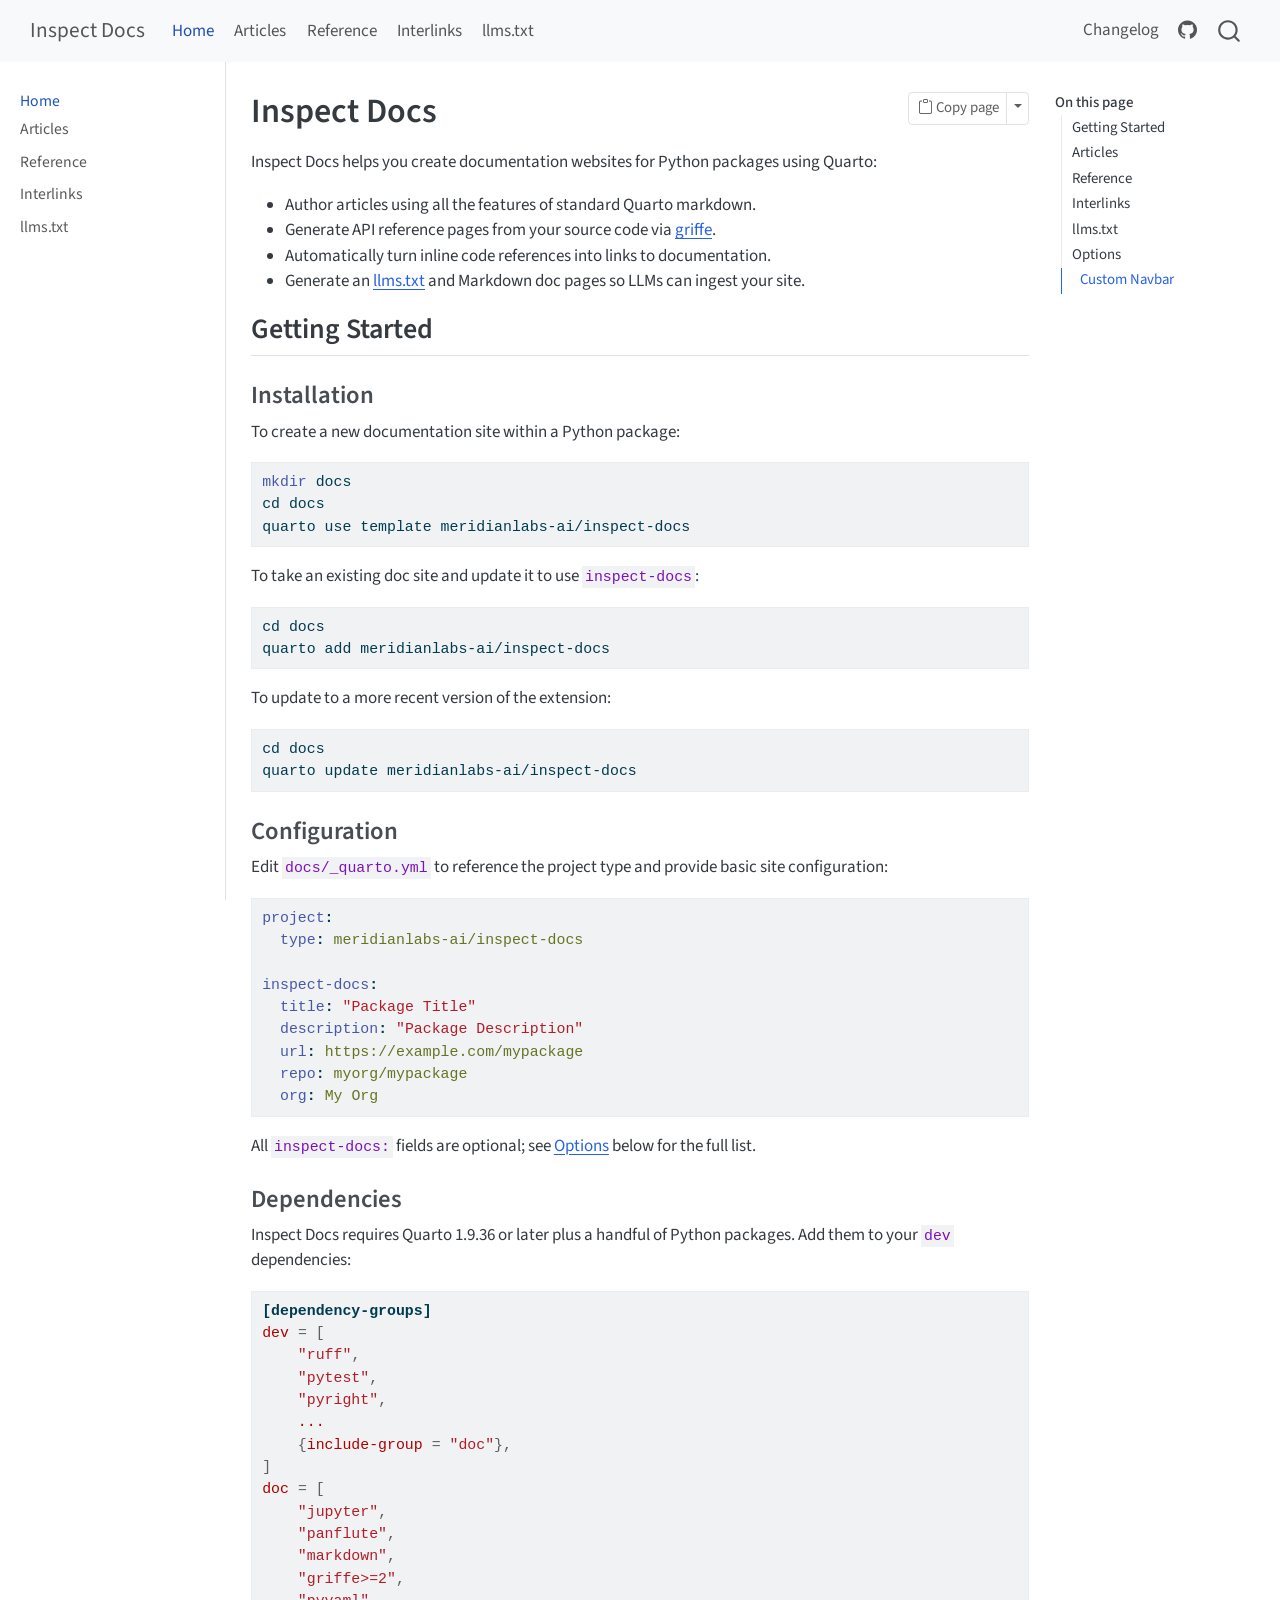
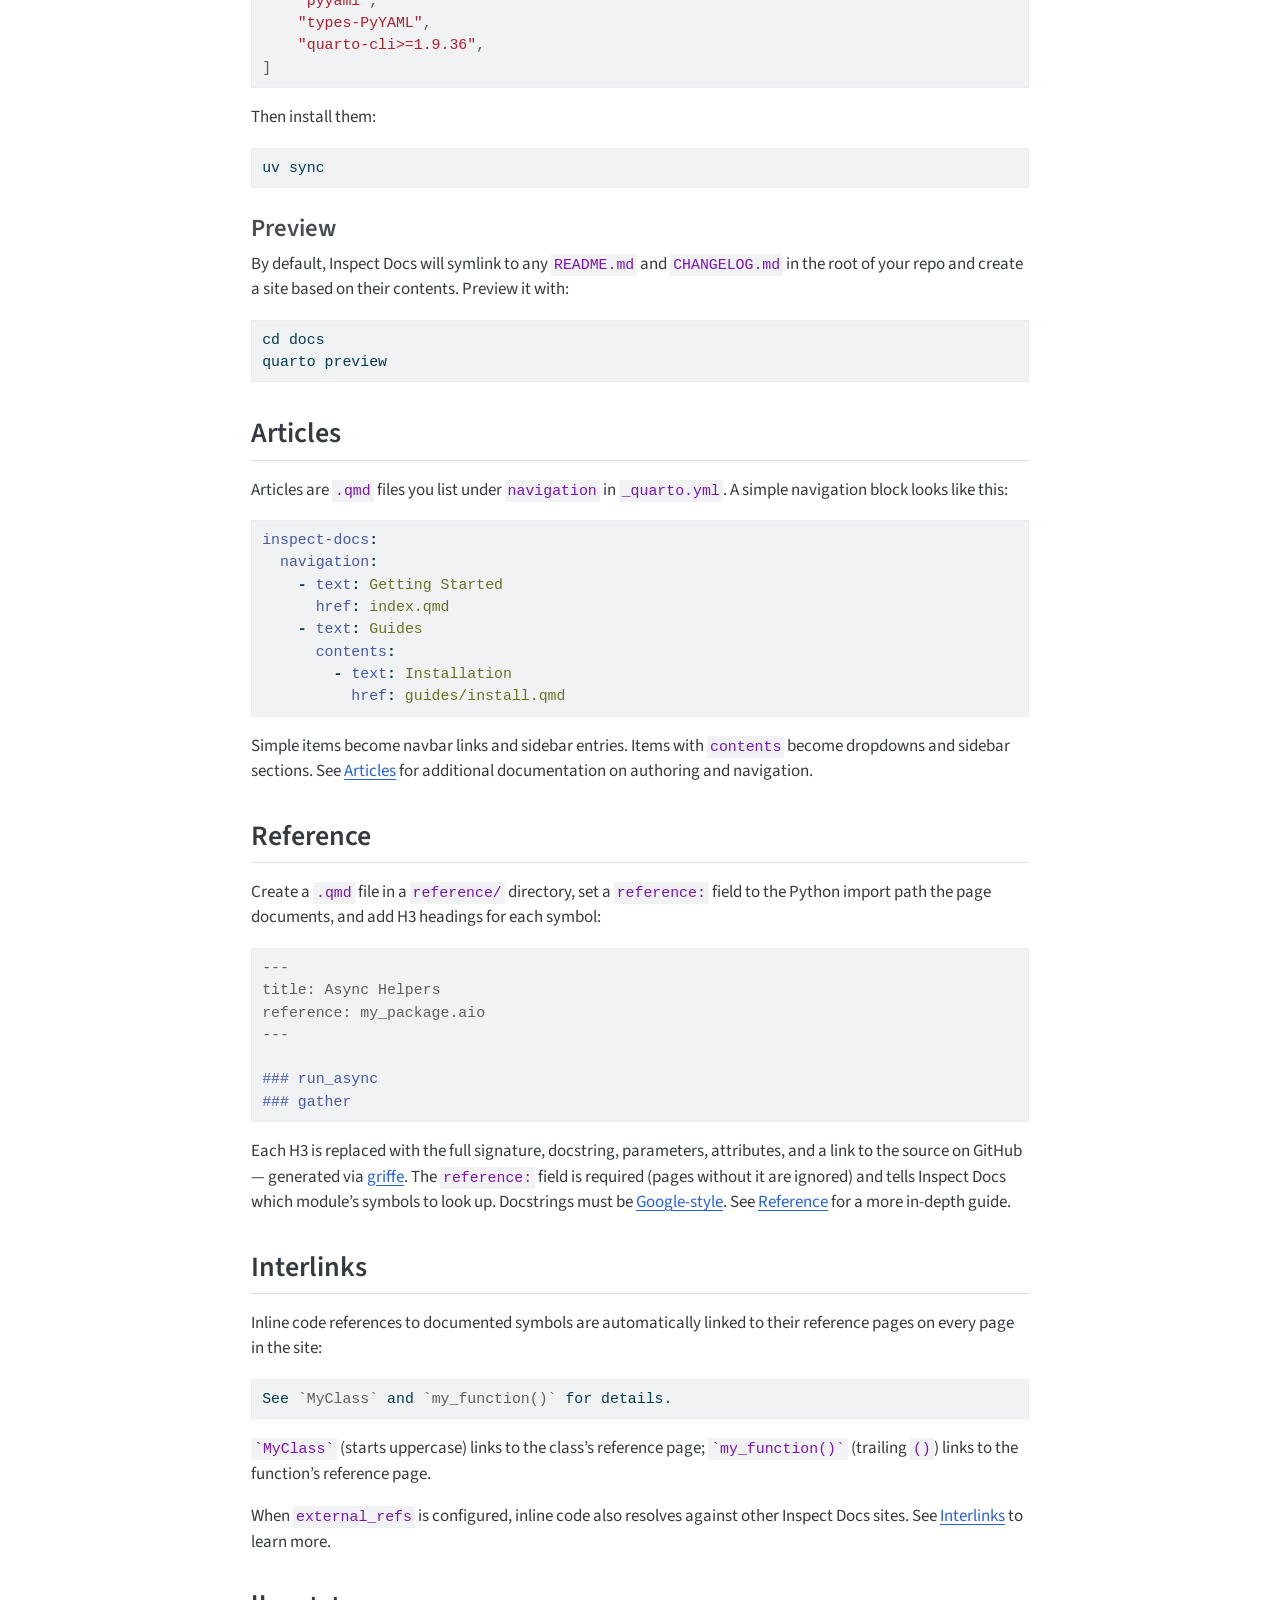
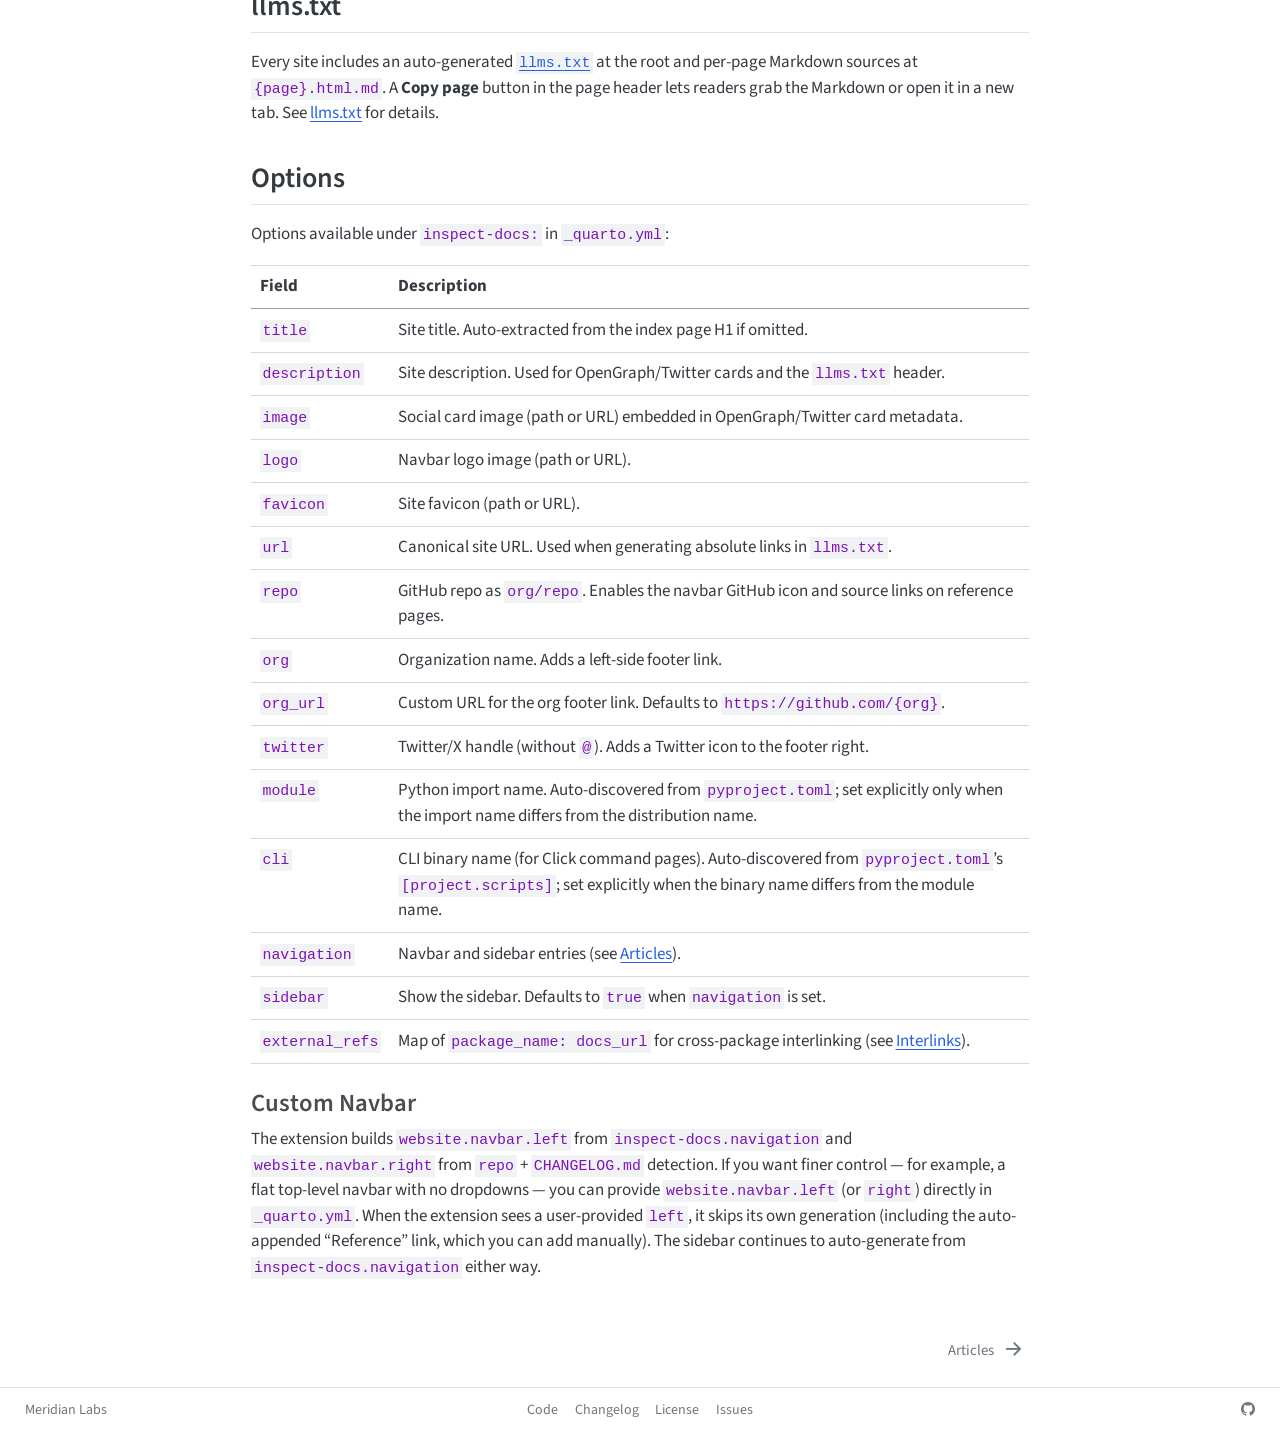
==== commit b0a21b5e: "Built site for gh-pages" ====
--- a/index.html
+++ b/index.html
@@ -318,7 +318,7 @@
 <span id="cb5-10"><a href="#cb5-10" aria-hidden="true" tabindex="-1"></a>    <span class="st">"jupyter"</span><span class="op">,</span></span>
 <span id="cb5-11"><a href="#cb5-11" aria-hidden="true" tabindex="-1"></a>    <span class="st">"panflute"</span><span class="op">,</span></span>
 <span id="cb5-12"><a href="#cb5-12" aria-hidden="true" tabindex="-1"></a>    <span class="st">"markdown"</span><span class="op">,</span></span>
-<span id="cb5-13"><a href="#cb5-13" aria-hidden="true" tabindex="-1"></a>    <span class="st">"griffe"</span><span class="op">,</span></span>
+<span id="cb5-13"><a href="#cb5-13" aria-hidden="true" tabindex="-1"></a>    <span class="st">"griffe&gt;=2"</span><span class="op">,</span></span>
 <span id="cb5-14"><a href="#cb5-14" aria-hidden="true" tabindex="-1"></a>    <span class="st">"pyyaml"</span><span class="op">,</span></span>
 <span id="cb5-15"><a href="#cb5-15" aria-hidden="true" tabindex="-1"></a>    <span class="st">"types-PyYAML"</span><span class="op">,</span></span>
 <span id="cb5-16"><a href="#cb5-16" aria-hidden="true" tabindex="-1"></a>    <span class="st">"quarto-cli&gt;=1.9.36"</span><span class="op">,</span></span>
@@ -411,6 +411,14 @@
 <tr class="even">
 <td><code>org</code></td>
 <td>Organization name. Adds a left-side footer link.</td>
+</tr>
+<tr class="odd">
+<td><code>org_url</code></td>
+<td>Custom URL for the org footer link. Defaults to <code>https://github.com/{org}</code>.</td>
+</tr>
+<tr class="even">
+<td><code>twitter</code></td>
+<td>Twitter/X handle (without <code>@</code>). Adds a Twitter icon to the footer right.</td>
 </tr>
 <tr class="odd">
 <td><code>module</code></td>
@@ -976,6 +984,16 @@
     <div class="nav-footer-center">
       <ul class="footer-items list-unstyled">
     <li class="nav-item">
+    <a class="nav-link" href="https://github.com/meridianlabs-ai/inspect-docs">
+<p>Code</p>
+</a>
+  </li>  
+    <li class="nav-item">
+    <a class="nav-link" href="https://github.com/meridianlabs-ai/inspect-docs/blob/main/CHANGELOG.md">
+<p>Changelog</p>
+</a>
+  </li>  
+    <li class="nav-item">
     <a class="nav-link" href="https://github.com/meridianlabs-ai/inspect-docs/blob/main/LICENSE">
 <p>License</p>
 </a>
@@ -990,7 +1008,7 @@
     <div class="nav-footer-right">
       <ul class="footer-items list-unstyled">
     <li class="nav-item compact">
-    <a class="nav-link" href="https://github.com/meridianlabs-ai/inspect-docs">
+    <a class="nav-link" href="https://github.com/meridianlabs-ai/inspect-docs/">
       <i class="bi bi-github" role="img" aria-label="Inspect Docs on GitHub">
 </i> 
     </a>
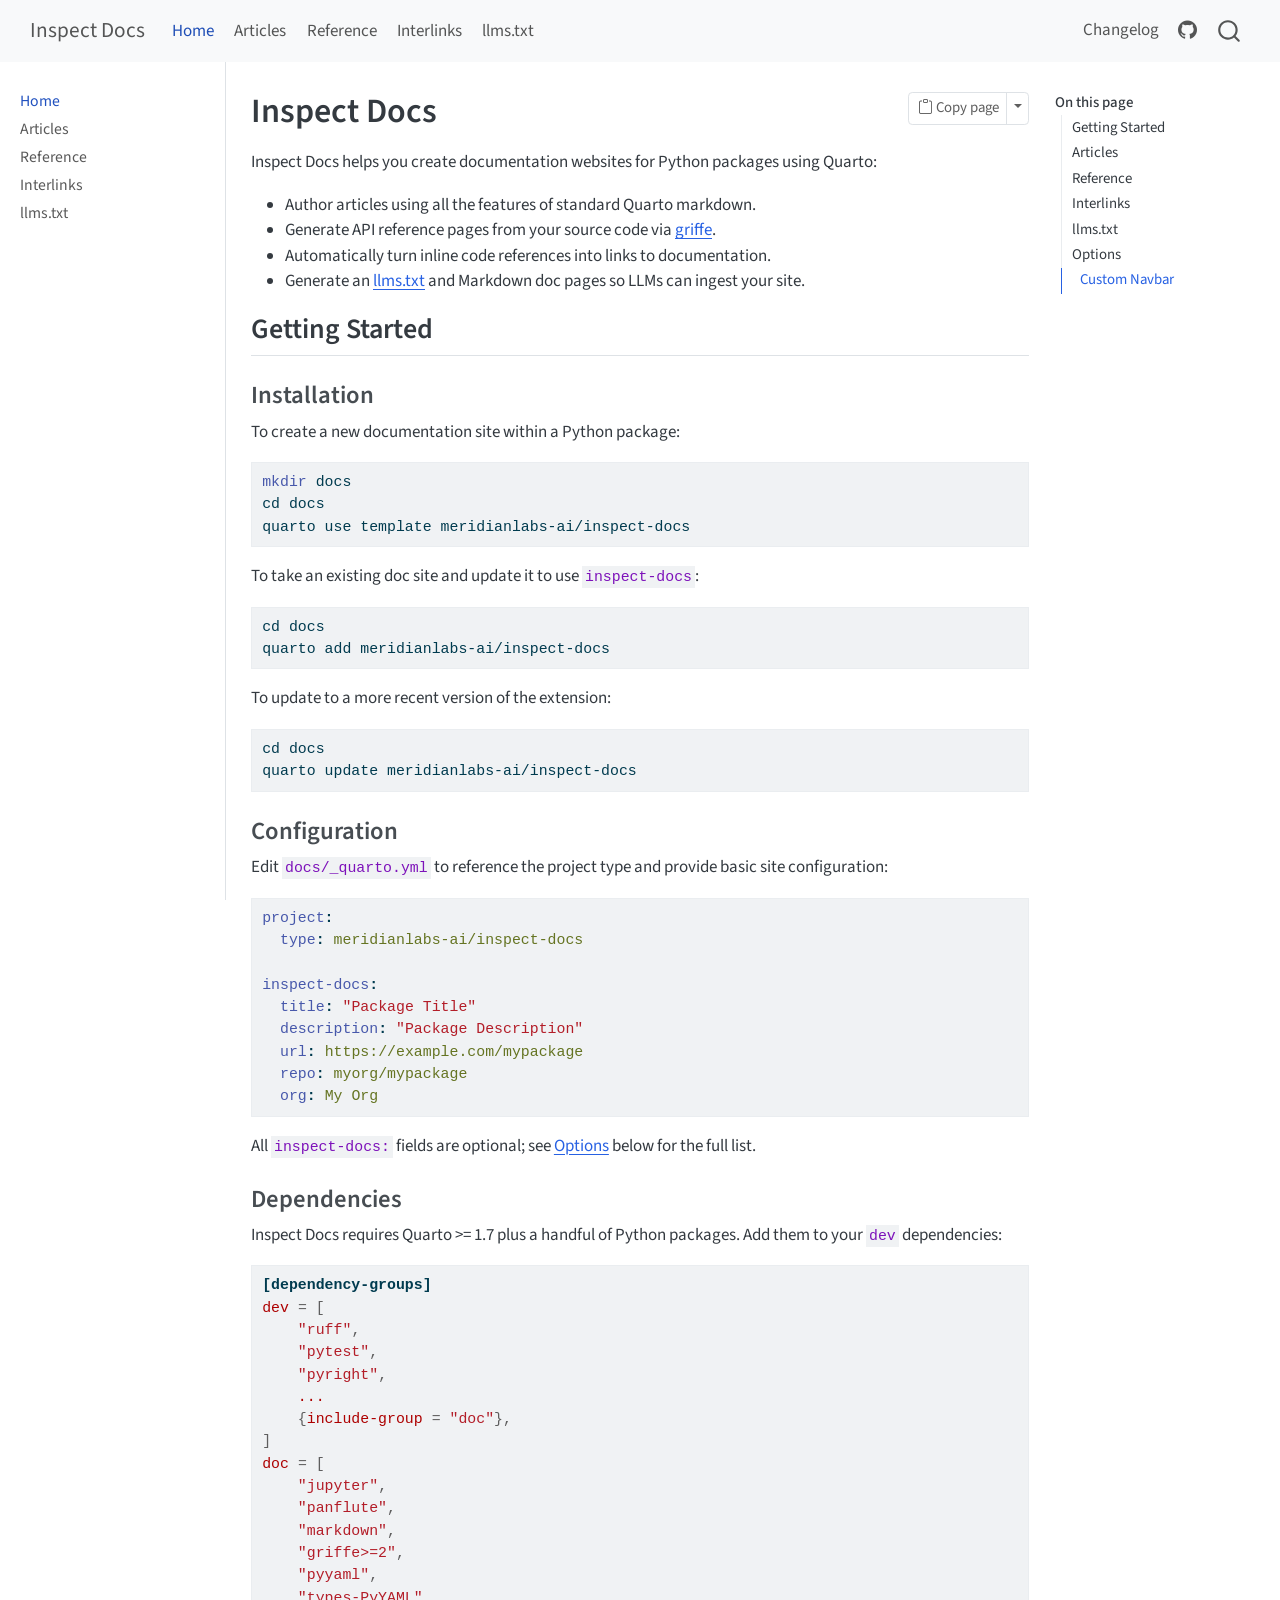
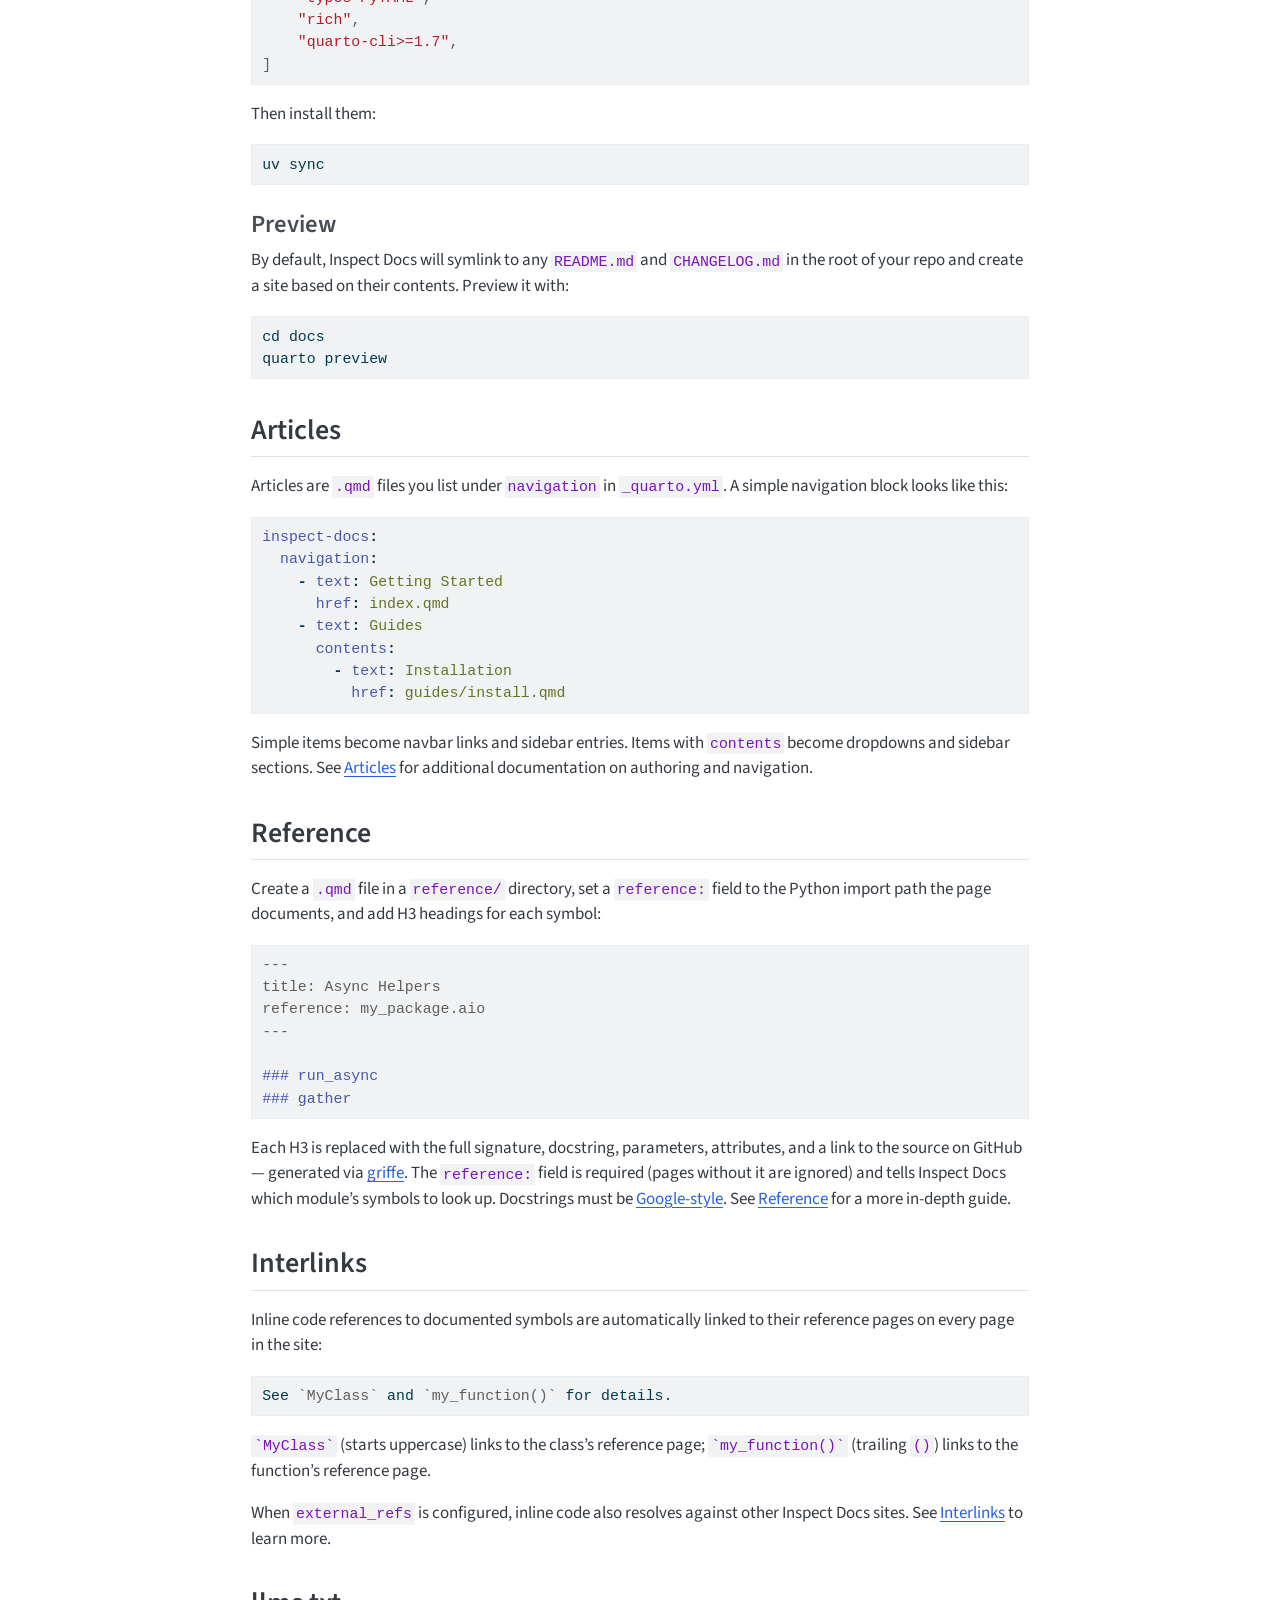
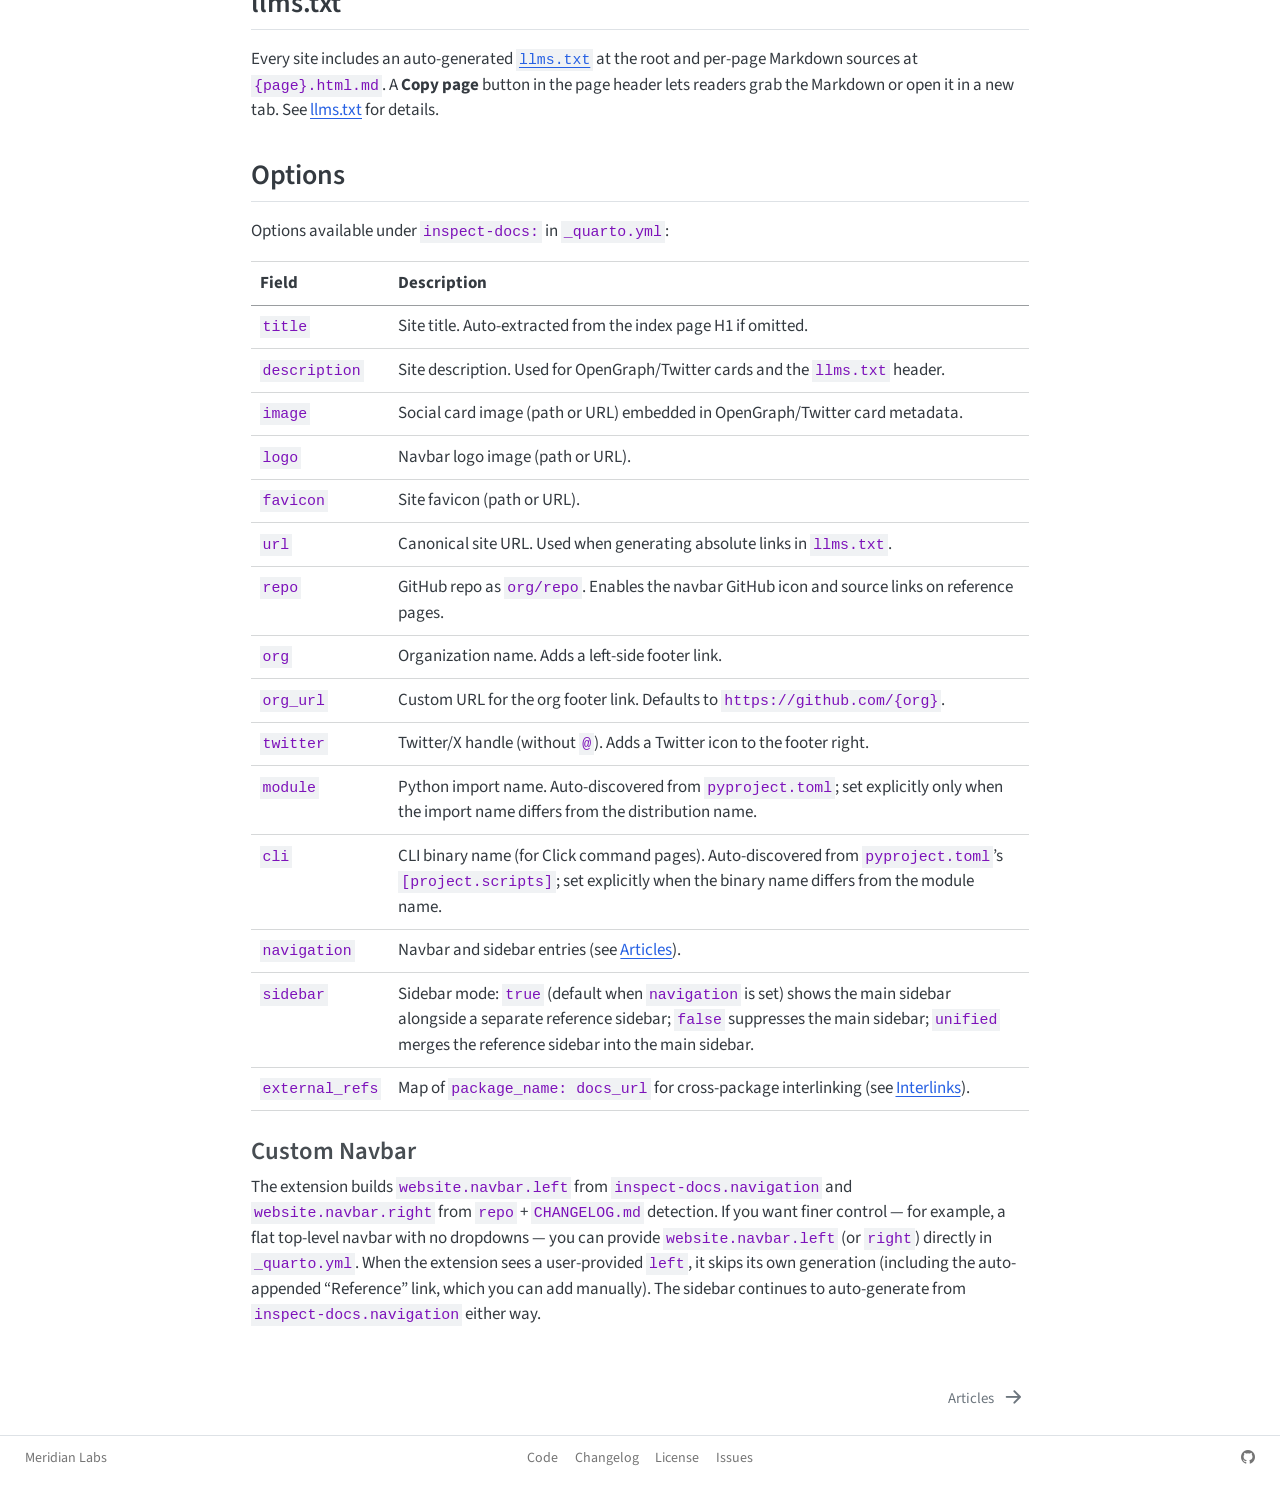
==== commit 05bba860: "Built site for gh-pages" ====
--- a/index.html
+++ b/index.html
@@ -2,7 +2,7 @@
 <html xmlns="http://www.w3.org/1999/xhtml" lang="en" xml:lang="en"><head>
 
 <meta charset="utf-8">
-<meta name="generator" content="quarto-1.9.36">
+<meta name="generator" content="quarto-1.9.37">
 
 <meta name="viewport" content="width=device-width, initial-scale=1.0, user-scalable=yes">
 
@@ -75,10 +75,10 @@
 <script src="site_libs/quarto-html/tippy.umd.min.js"></script>
 <script src="site_libs/quarto-html/anchor.min.js"></script>
 <link href="site_libs/quarto-html/tippy.css" rel="stylesheet">
-<link href="site_libs/quarto-html/quarto-syntax-highlighting-845c23b38eaddc0f92fda52bfe77a8c8.css" rel="stylesheet" id="quarto-text-highlighting-styles">
+<link href="site_libs/quarto-html/quarto-syntax-highlighting-7f8f88aac4f3542376d5c11b86a4c14d.css" rel="stylesheet" id="quarto-text-highlighting-styles">
 <script src="site_libs/bootstrap/bootstrap.min.js"></script>
 <link href="site_libs/bootstrap/bootstrap-icons.css" rel="stylesheet">
-<link href="site_libs/bootstrap/bootstrap-ab1bf0485cdc037c1916ce67db55c611.min.css" rel="stylesheet" append-hash="true" id="quarto-bootstrap" data-mode="light">
+<link href="site_libs/bootstrap/bootstrap-00bb9cb7cda113ac4013fc9b55ca6f24.min.css" rel="stylesheet" append-hash="true" id="quarto-bootstrap" data-mode="light">
 <script id="quarto-search-options" type="application/json">{
   "location": "navbar",
   "copy-button": false,
@@ -305,7 +305,7 @@
 </section>
 <section id="dependencies" class="level3">
 <h3 class="anchored" data-anchor-id="dependencies">Dependencies</h3>
-<p>Inspect Docs requires Quarto 1.9.36 or later plus a handful of Python packages. Add them to your <code>dev</code> dependencies:</p>
+<p>Inspect Docs requires Quarto &gt;= 1.7 plus a handful of Python packages. Add them to your <code>dev</code> dependencies:</p>
 <div class="code-copy-outer-scaffold"><div class="sourceCode" id="cb5"><pre class="sourceCode toml code-with-copy"><code class="sourceCode toml"><span id="cb5-1"><a href="#cb5-1" aria-hidden="true" tabindex="-1"></a><span class="kw">[dependency-groups]</span></span>
 <span id="cb5-2"><a href="#cb5-2" aria-hidden="true" tabindex="-1"></a><span class="dt">dev</span> <span class="op">=</span> <span class="op">[</span></span>
 <span id="cb5-3"><a href="#cb5-3" aria-hidden="true" tabindex="-1"></a>    <span class="st">"ruff"</span><span class="op">,</span></span>
@@ -321,8 +321,9 @@
 <span id="cb5-13"><a href="#cb5-13" aria-hidden="true" tabindex="-1"></a>    <span class="st">"griffe&gt;=2"</span><span class="op">,</span></span>
 <span id="cb5-14"><a href="#cb5-14" aria-hidden="true" tabindex="-1"></a>    <span class="st">"pyyaml"</span><span class="op">,</span></span>
 <span id="cb5-15"><a href="#cb5-15" aria-hidden="true" tabindex="-1"></a>    <span class="st">"types-PyYAML"</span><span class="op">,</span></span>
-<span id="cb5-16"><a href="#cb5-16" aria-hidden="true" tabindex="-1"></a>    <span class="st">"quarto-cli&gt;=1.9.36"</span><span class="op">,</span></span>
-<span id="cb5-17"><a href="#cb5-17" aria-hidden="true" tabindex="-1"></a><span class="op">]</span></span></code></pre></div><button title="Copy to Clipboard" class="code-copy-button"><i class="bi"></i></button></div>
+<span id="cb5-16"><a href="#cb5-16" aria-hidden="true" tabindex="-1"></a>    <span class="st">"rich"</span><span class="op">,</span></span>
+<span id="cb5-17"><a href="#cb5-17" aria-hidden="true" tabindex="-1"></a>    <span class="st">"quarto-cli&gt;=1.7"</span><span class="op">,</span></span>
+<span id="cb5-18"><a href="#cb5-18" aria-hidden="true" tabindex="-1"></a><span class="op">]</span></span></code></pre></div><button title="Copy to Clipboard" class="code-copy-button"><i class="bi"></i></button></div>
 <p>Then install them:</p>
 <div class="code-copy-outer-scaffold"><div class="sourceCode" id="cb6"><pre class="sourceCode bash code-with-copy"><code class="sourceCode bash"><span id="cb6-1"><a href="#cb6-1" aria-hidden="true" tabindex="-1"></a><span class="ex">uv</span> sync</span></code></pre></div><button title="Copy to Clipboard" class="code-copy-button"><i class="bi"></i></button></div>
 </section>
@@ -434,7 +435,7 @@
 </tr>
 <tr class="even">
 <td><code>sidebar</code></td>
-<td>Show the sidebar. Defaults to <code>true</code> when <code>navigation</code> is set.</td>
+<td>Sidebar mode: <code>true</code> (default when <code>navigation</code> is set) shows the main sidebar alongside a separate reference sidebar; <code>false</code> suppresses the main sidebar; <code>unified</code> merges the reference sidebar into the main sidebar.</td>
 </tr>
 <tr class="odd">
 <td><code>external_refs</code></td>
--- a/site_libs/quarto-html/quarto-syntax-highlighting-7f8f88aac4f3542376d5c11b86a4c14d.css
+++ b/site_libs/quarto-html/quarto-syntax-highlighting-7f8f88aac4f3542376d5c11b86a4c14d.css
@@ -0,0 +1,236 @@
+/* quarto syntax highlight colors */
+:root {
+  --quarto-hl-ot-color: #003B4F;
+  --quarto-hl-at-color: #657422;
+  --quarto-hl-ss-color: #20794D;
+  --quarto-hl-an-color: #5E5E5E;
+  --quarto-hl-fu-color: #4758AB;
+  --quarto-hl-st-color: #20794D;
+  --quarto-hl-cf-color: #003B4F;
+  --quarto-hl-op-color: #5E5E5E;
+  --quarto-hl-er-color: #AD0000;
+  --quarto-hl-bn-color: #AD0000;
+  --quarto-hl-al-color: #AD0000;
+  --quarto-hl-va-color: #111111;
+  --quarto-hl-bu-color: inherit;
+  --quarto-hl-ex-color: inherit;
+  --quarto-hl-pp-color: #AD0000;
+  --quarto-hl-in-color: #5E5E5E;
+  --quarto-hl-vs-color: #20794D;
+  --quarto-hl-wa-color: #5E5E5E;
+  --quarto-hl-do-color: #5E5E5E;
+  --quarto-hl-im-color: #00769E;
+  --quarto-hl-ch-color: #20794D;
+  --quarto-hl-dt-color: #AD0000;
+  --quarto-hl-fl-color: #AD0000;
+  --quarto-hl-co-color: #5E5E5E;
+  --quarto-hl-cv-color: #5E5E5E;
+  --quarto-hl-cn-color: #8f5902;
+  --quarto-hl-sc-color: #5E5E5E;
+  --quarto-hl-dv-color: #AD0000;
+  --quarto-hl-kw-color: #003B4F;
+}
+
+/* other quarto variables */
+:root {
+  --quarto-font-monospace: SFMono-Regular, Menlo, Monaco, Consolas, "Liberation Mono", "Courier New", monospace;
+}
+
+/* syntax highlight based on Pandoc's rules */
+pre > code.sourceCode > span {
+  color: #003B4F;
+}
+
+code.sourceCode > span {
+  color: #003B4F;
+}
+
+div.sourceCode,
+div.sourceCode pre.sourceCode {
+  color: #003B4F;
+}
+
+/* Normal */
+code span {
+  color: #003B4F;
+}
+
+/* Alert */
+code span.al {
+  color: #AD0000;
+  font-style: inherit;
+}
+
+/* Annotation */
+code span.an {
+  color: #5E5E5E;
+  font-style: inherit;
+}
+
+/* Attribute */
+code span.at {
+  color: #657422;
+  font-style: inherit;
+}
+
+/* BaseN */
+code span.bn {
+  color: #AD0000;
+  font-style: inherit;
+}
+
+/* BuiltIn */
+code span.bu {
+  font-style: inherit;
+}
+
+/* ControlFlow */
+code span.cf {
+  color: #003B4F;
+  font-weight: bold;
+  font-style: inherit;
+}
+
+/* Char */
+code span.ch {
+  color: #20794D;
+  font-style: inherit;
+}
+
+/* Constant */
+code span.cn {
+  color: #8f5902;
+  font-style: inherit;
+}
+
+/* Comment */
+code span.co {
+  color: #5E5E5E;
+  font-style: inherit;
+}
+
+/* CommentVar */
+code span.cv {
+  color: #5E5E5E;
+  font-style: italic;
+}
+
+/* Documentation */
+code span.do {
+  color: #5E5E5E;
+  font-style: italic;
+}
+
+/* DataType */
+code span.dt {
+  color: #AD0000;
+  font-style: inherit;
+}
+
+/* DecVal */
+code span.dv {
+  color: #AD0000;
+  font-style: inherit;
+}
+
+/* Error */
+code span.er {
+  color: #AD0000;
+  font-style: inherit;
+}
+
+/* Extension */
+code span.ex {
+  font-style: inherit;
+}
+
+/* Float */
+code span.fl {
+  color: #AD0000;
+  font-style: inherit;
+}
+
+/* Function */
+code span.fu {
+  color: #4758AB;
+  font-style: inherit;
+}
+
+/* Import */
+code span.im {
+  color: #00769E;
+  font-style: inherit;
+}
+
+/* Information */
+code span.in {
+  color: #5E5E5E;
+  font-style: inherit;
+}
+
+/* Keyword */
+code span.kw {
+  color: #003B4F;
+  font-weight: bold;
+  font-style: inherit;
+}
+
+/* Operator */
+code span.op {
+  color: #5E5E5E;
+  font-style: inherit;
+}
+
+/* Other */
+code span.ot {
+  color: #003B4F;
+  font-style: inherit;
+}
+
+/* Preprocessor */
+code span.pp {
+  color: #AD0000;
+  font-style: inherit;
+}
+
+/* SpecialChar */
+code span.sc {
+  color: #5E5E5E;
+  font-style: inherit;
+}
+
+/* SpecialString */
+code span.ss {
+  color: #20794D;
+  font-style: inherit;
+}
+
+/* String */
+code span.st {
+  color: #20794D;
+  font-style: inherit;
+}
+
+/* Variable */
+code span.va {
+  color: #111111;
+  font-style: inherit;
+}
+
+/* VerbatimString */
+code span.vs {
+  color: #20794D;
+  font-style: inherit;
+}
+
+/* Warning */
+code span.wa {
+  color: #5E5E5E;
+  font-style: italic;
+}
+
+.prevent-inlining {
+  content: "</";
+}
+
+/*# sourceMappingURL=789ad8cd35626ba772517505b42a116e.css.map */
